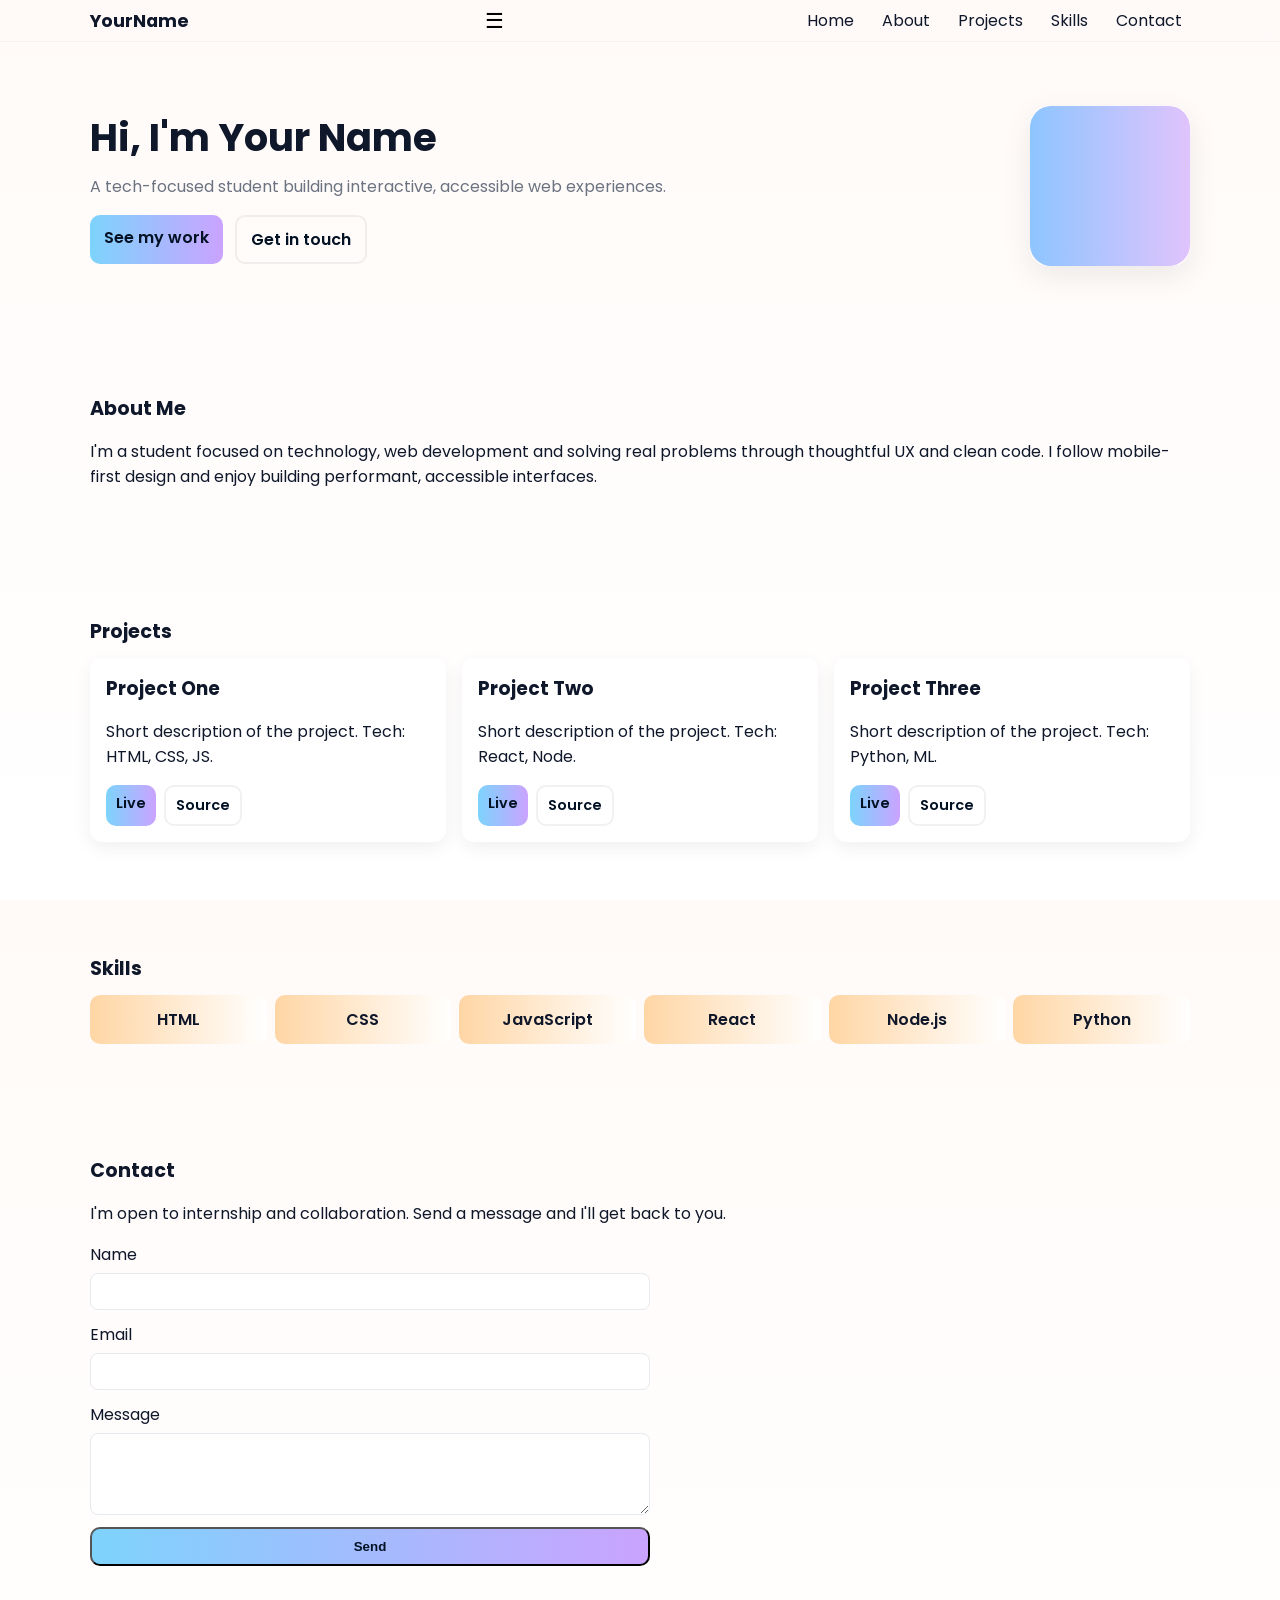
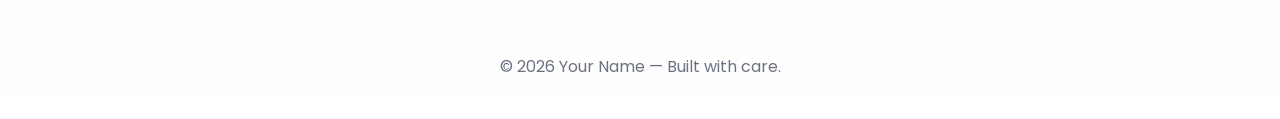
==== Portfolio/index.html @ d74b367e "Add files via upload" ====
<!doctype html>
<html lang="en">
<head>
  <meta charset="utf-8" />
  <meta name="viewport" content="width=device-width, initial-scale=1" />
  <title>Your Name — Tech Portfolio</title>
  <link rel="preconnect" href="https://fonts.googleapis.com">
  <link rel="preconnect" href="https://fonts.gstatic.com" crossorigin>
  <link href="https://fonts.googleapis.com/css2?family=Poppins:wght@300;400;600;700&display=swap" rel="stylesheet">
  <link rel="stylesheet" href="css/styles.css">
</head>
<body>
  <header class="site-header">
    <div class="container header-inner">
      <a class="logo" href="#">YourName</a>
      <button class="nav-toggle" aria-label="Toggle navigation">☰</button>
      <nav class="nav" id="nav">
        <a href="#home">Home</a>
        <a href="#about">About</a>
        <a href="#projects">Projects</a>
        <a href="#skills">Skills</a>
        <a href="#contact">Contact</a>
      </nav>
    </div>
  </header>

  <main>
    <section id="home" class="hero section">
      <div class="container hero-inner">
        <div class="hero-text">
          <h1 class="reveal">Hi, I'm Your Name</h1>
          <p class="sub reveal">A tech-focused student building interactive, accessible web experiences.</p>
          <div class="cta reveal">
            <a class="btn" href="#projects">See my work</a>
            <a class="btn ghost" href="#contact">Get in touch</a>
          </div>
        </div>
        <div class="hero-art reveal">
          <div class="avatar">
            <svg viewBox="0 0 120 120" xmlns="http://www.w3.org/2000/svg" role="img"><defs><linearGradient id="g" x1="0" x2="1"><stop offset="0" stop-color="#8ec5ff"/><stop offset="1" stop-color="#e0c3fc"/></linearGradient></defs><rect width="120" height="120" rx="16" fill="url(#g)"/><img src="https://4kwallpapers.com/images/wallpapers/pecto-porsche-911-7680x5489-20222.jpg" alt=""></svg>
          </div>
        </div>
      </div>
    </section>

    <section id="about" class="section">
      <div class="container">
        <h2 class="section-title reveal">About Me</h2>
        <p class="reveal">I'm a student focused on technology, web development and solving real problems through thoughtful UX and clean code. I follow mobile-first design and enjoy building performant, accessible interfaces.</p>
      </div>
    </section>

    <section id="projects" class="section">
      <div class="container">
        <h2 class="section-title reveal">Projects</h2>
        <div class="projects-grid">
          <article class="card reveal">
            <div class="card-body">
              <h3>Project One</h3>
              <p>Short description of the project. Tech: HTML, CSS, JS.</p>
              <div class="card-actions">
                <a class="btn small" href="#">Live</a>
                <a class="btn small ghost" href="#">Source</a>
              </div>
            </div>
          </article>

          <article class="card reveal">
            <div class="card-body">
              <h3>Project Two</h3>
              <p>Short description of the project. Tech: React, Node.</p>
              <div class="card-actions">
                <a class="btn small" href="#">Live</a>
                <a class="btn small ghost" href="#">Source</a>
              </div>
            </div>
          </article>

          <article class="card reveal">
            <div class="card-body">
              <h3>Project Three</h3>
              <p>Short description of the project. Tech: Python, ML.</p>
              <div class="card-actions">
                <a class="btn small" href="#">Live</a>
                <a class="btn small ghost" href="#">Source</a>
              </div>
            </div>
          </article>
        </div>
      </div>
    </section>

    <section id="skills" class="section">
      <div class="container">
        <h2 class="section-title reveal">Skills</h2>
        <div class="skills-grid reveal">
          <div class="skill">HTML</div>
          <div class="skill">CSS</div>
          <div class="skill">JavaScript</div>
          <div class="skill">React</div>
          <div class="skill">Node.js</div>
          <div class="skill">Python</div>
        </div>
      </div>
    </section>

    <section id="contact" class="section">
      <div class="container">
        <h2 class="section-title reveal">Contact</h2>
        <p class="reveal">I'm open to internship and collaboration. Send a message and I'll get back to you.</p>
        <form class="contact-form reveal" action="mailto:youremail@example.com" method="post" enctype="text/plain">
          <label>
            <span>Name</span>
            <input type="text" name="name" required>
          </label>
          <label>
            <span>Email</span>
            <input type="email" name="email" required>
          </label>
          <label>
            <span>Message</span>
            <textarea name="message" rows="4" required></textarea>
          </label>
          <button class="btn" type="submit">Send</button>
        </form>
      </div>
    </section>
  </main>

  <footer class="site-footer">
    <div class="container">
      <p>© <span id="year"></span> Your Name — Built with care.</p>
    </div>
  </footer>

  <script src="js/main.js" defer></script>
</body>
</html>
---- Portfolio/css/styles.css ----
/* Mobile-first styles */
:root{
  --bg: #fffaf8;
  --card: #ffffff;
  --muted: #6b7280;
  --accent-1: #7dd3fc; /* soft cyan */
  --accent-2: #caa3ff; /* soft lavender */
  --accent-3: #ffd6a5; /* warm peach */
  --text: #0f172a;
  --radius: 12px;
}
*{box-sizing:border-box}
html,body{height:100%}
html{scroll-behavior:smooth}
body{
  margin:0;
  font-family: 'Poppins', system-ui, -apple-system, 'Segoe UI', Roboto, 'Helvetica Neue', Arial;
  color:var(--text);
  background: linear-gradient(180deg,var(--bg),#fff);
  -webkit-font-smoothing:antialiased;
}
.container{max-width:1100px;margin:0 auto;padding:0 16px}
.section{padding:48px 0}
.header-inner{display:flex;align-items:center;justify-content:space-between;padding:12px 0}
.logo{font-weight:700;color:var(--text);text-decoration:none;font-size:1.1rem}
.nav{display:flex;gap:12px}
.nav a{color:var(--text);text-decoration:none;padding:8px;border-radius:8px}
.nav a:hover{background:rgba(0,0,0,0.05)}
.nav-toggle{display:inline-block;background:transparent;border:0;font-size:1.3rem}
/* Hero */
.hero-inner{display:flex;flex-direction:column;gap:24px;align-items:flex-start}
.hero{padding:48px 0 28px}
.hero-text h1{font-size:1.8rem;margin:0 0 8px}
.sub{color:var(--muted);margin:0 0 16px}
.btn{display:inline-block;background:linear-gradient(90deg,var(--accent-1),var(--accent-2));color:#021124;padding:10px 14px;border-radius:10px;text-decoration:none;font-weight:600}
.btn.ghost{background:transparent;border:2px solid rgba(2,17,36,0.06)}
.btn.small{padding:8px 10px;font-size:0.9rem}
.cta{display:flex;gap:12px}
.hero-art .avatar{width:160px;height:160px;border-radius:18px;overflow:hidden;box-shadow:0 10px 30px rgba(0,0,0,0.08)}
/* Projects */
.projects-grid{display:grid;grid-template-columns:1fr;gap:16px}
.card{background:var(--card);border-radius:var(--radius);box-shadow:0 6px 18px rgba(12,20,40,0.06);padding:16px}
.card h3{margin:0 0 8px}
.card-actions{display:flex;gap:8px;margin-top:12px}
/* Skills grid */
.skills-grid{display:grid;grid-template-columns:repeat(3,1fr);gap:8px}
.skill{background:linear-gradient(90deg,var(--accent-3),#fff);padding:12px;border-radius:10px;text-align:center;font-weight:600}
/* Contact form */
.contact-form{display:flex;flex-direction:column;gap:12px;max-width:560px}
.contact-form label{display:flex;flex-direction:column;gap:6px}
.contact-form input,.contact-form textarea{padding:10px;border-radius:8px;border:1px solid #e6e9ef}
.site-footer{padding:24px 0;text-align:center;color:var(--muted)}
/* Reveal animation */
.reveal{opacity:0;transform:translateY(18px);transition:opacity 600ms cubic-bezier(.2,.9,.2,1),transform 600ms cubic-bezier(.2,.9,.2,1)}
.reveal.active{opacity:1;transform:translateY(0)}
/* Responsive desktop styles */
@media(min-width:720px){
  .hero-inner{flex-direction:row;align-items:center;justify-content:space-between}
  .hero-text h1{font-size:2.4rem}
  .projects-grid{grid-template-columns:repeat(2,1fr)}
  .skills-grid{grid-template-columns:repeat(6,1fr)}
}
@media(min-width:1024px){
  .container{padding:0}
  .hero{padding:64px 0}
  .projects-grid{grid-template-columns:repeat(3,1fr)}
}
/* Sticky header */
.site-header{position:sticky;top:0;background:rgba(255,250,248,0.75);backdrop-filter:blur(6px);z-index:50;border-bottom:1px solid rgba(2,17,36,0.04)}
/* Mobile nav collapsed */
@media(max-width:719px){
  .nav{position:fixed;right:16px;top:64px;display:flex;flex-direction:column;background:var(--card);padding:12px;border-radius:12px;box-shadow:0 10px 30px rgba(0,0,0,0.08);transform:translateY(-8px);opacity:0;pointer-events:none;transition:opacity 200ms}
  .nav.open{opacity:1;pointer-events:auto}
  .nav a{padding:10px}
}
/* small tweaks */
.section-title{font-size:1.2rem;margin-bottom:12px}
`
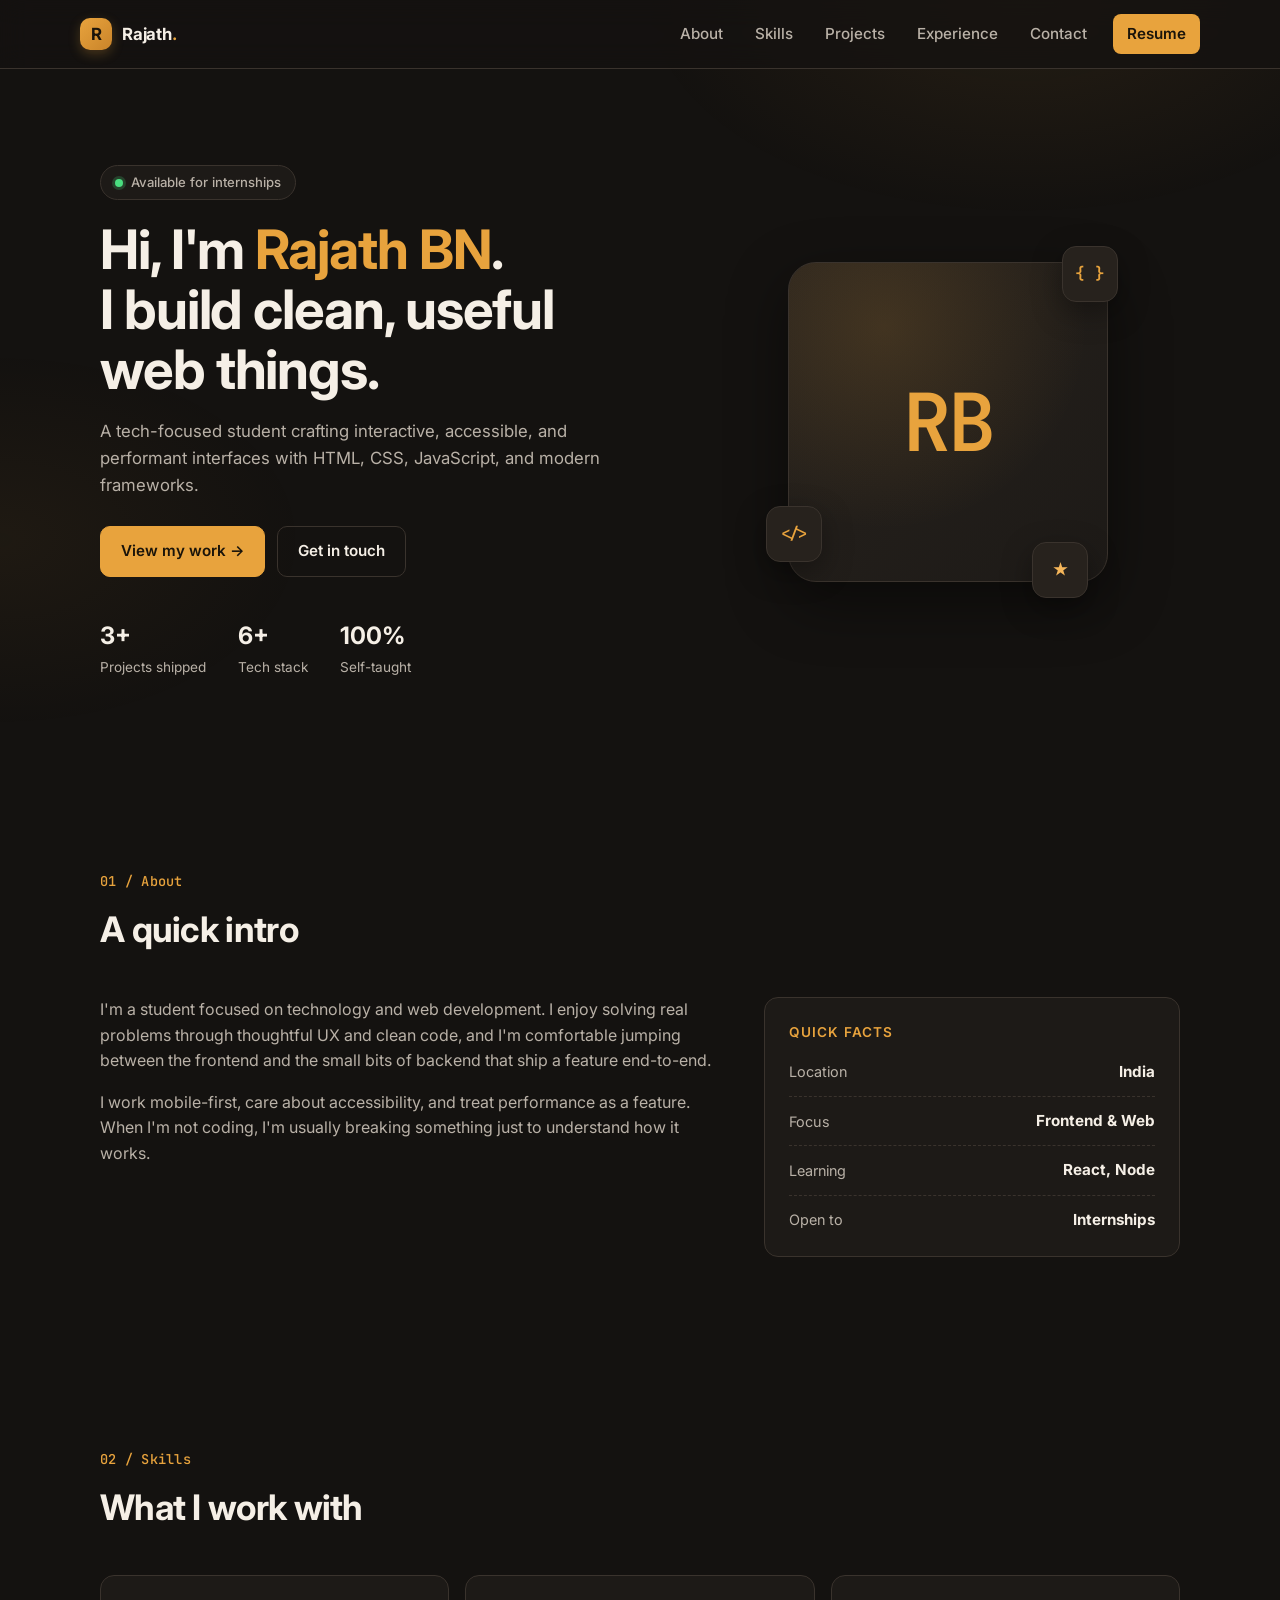
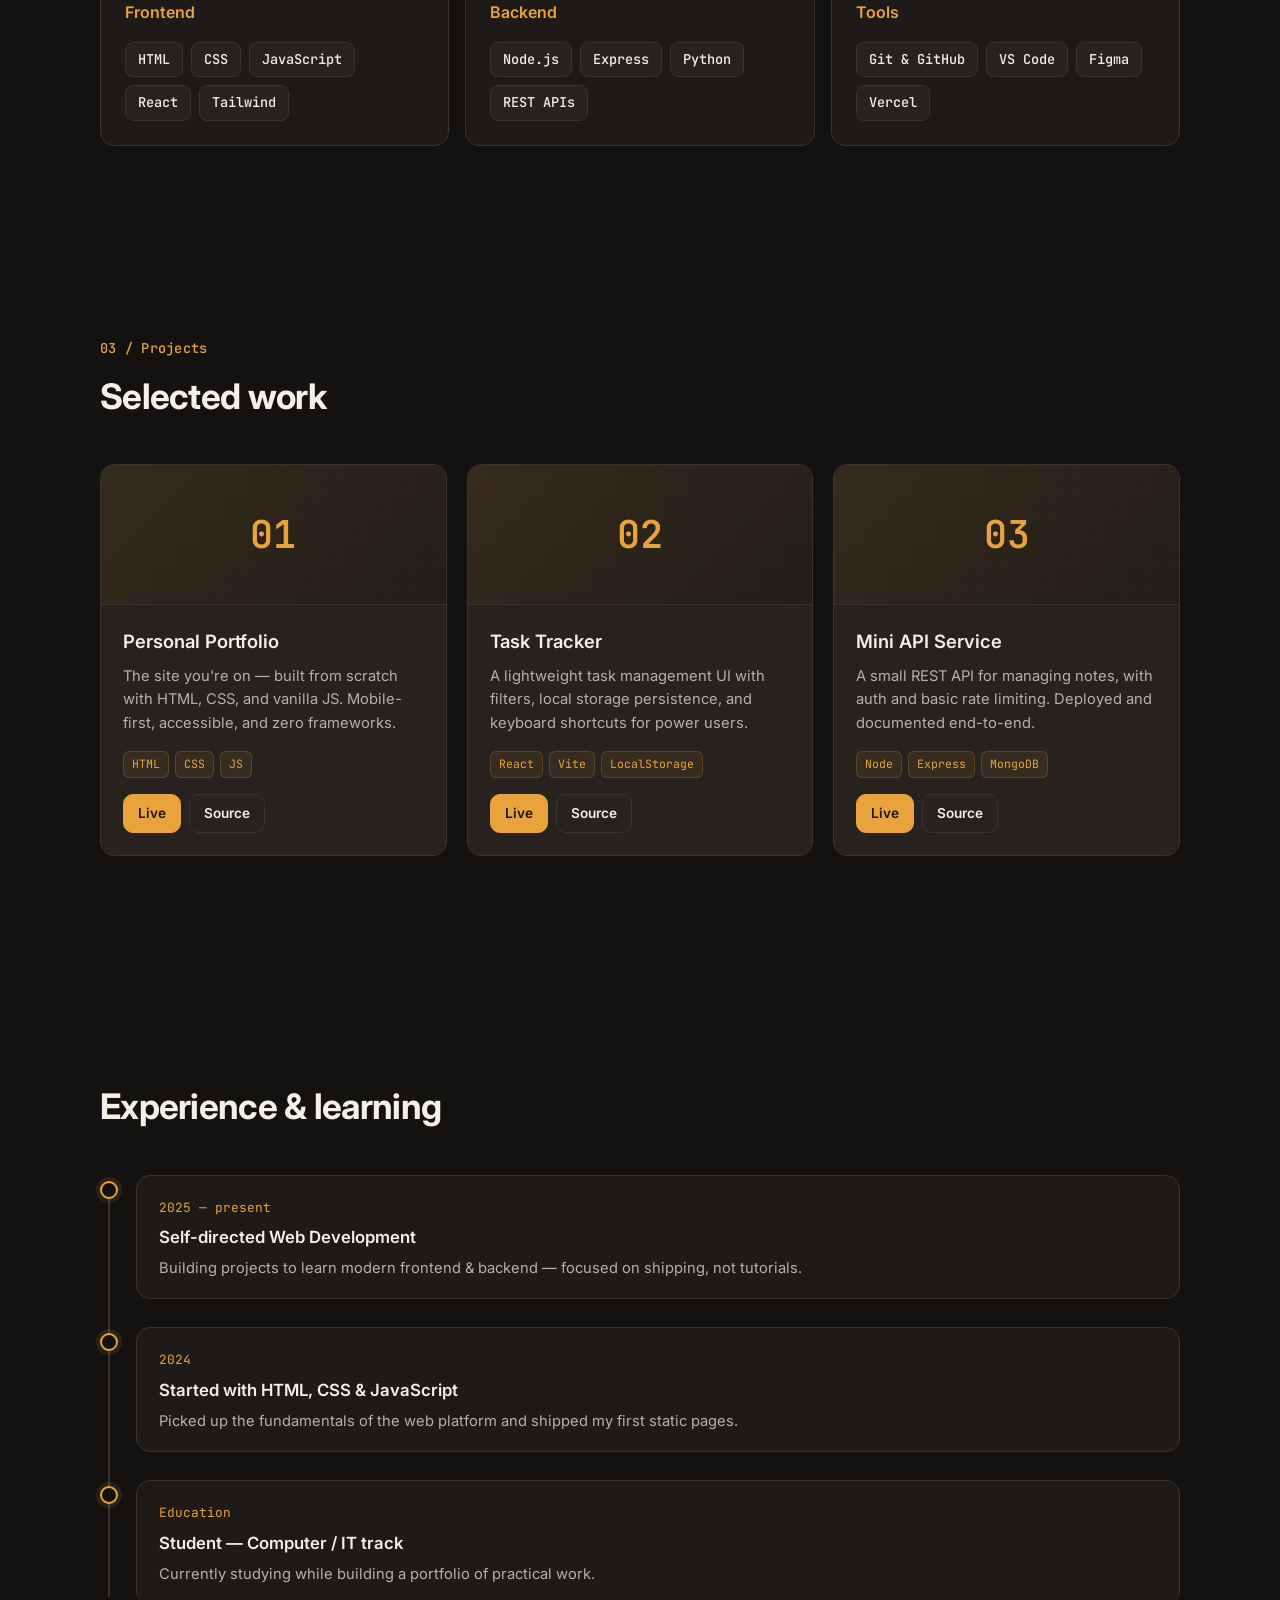
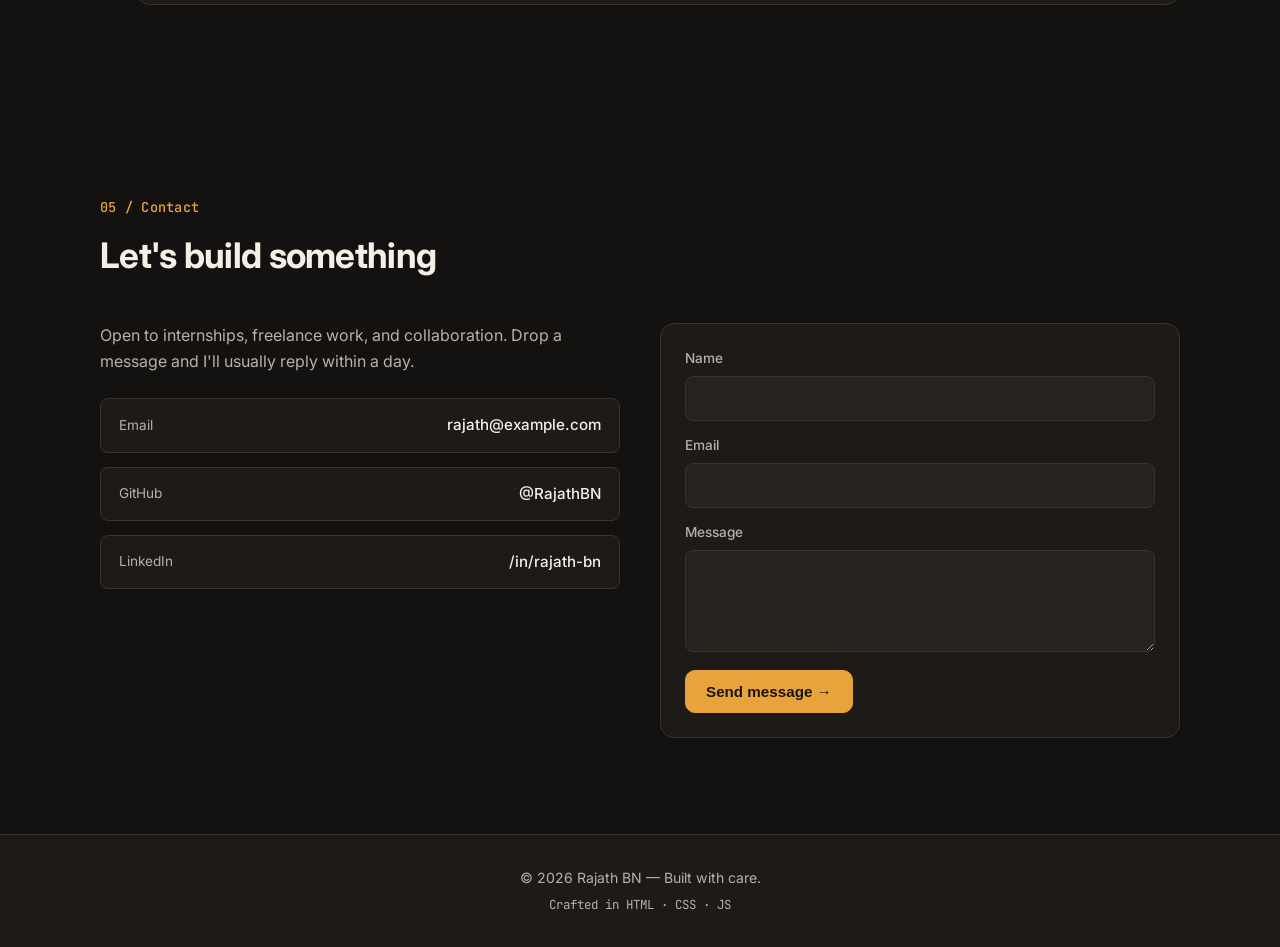
==== commit 4684c80e: "Update portfolio" ====
--- a/Portfolio/index.html
+++ b/Portfolio/index.html
@@ -1,138 +1,284 @@
-<!doctype html>
-<html lang="en">
-<head>
-  <meta charset="utf-8" />
-  <meta name="viewport" content="width=device-width, initial-scale=1" />
-  <title>Your Name — Tech Portfolio</title>
-  <link rel="preconnect" href="https://fonts.googleapis.com">
-  <link rel="preconnect" href="https://fonts.gstatic.com" crossorigin>
-  <link href="https://fonts.googleapis.com/css2?family=Poppins:wght@300;400;600;700&display=swap" rel="stylesheet">
-  <link rel="stylesheet" href="css/styles.css">
-</head>
-<body>
-  <header class="site-header">
-    <div class="container header-inner">
-      <a class="logo" href="#">YourName</a>
-      <button class="nav-toggle" aria-label="Toggle navigation">☰</button>
-      <nav class="nav" id="nav">
-        <a href="#home">Home</a>
-        <a href="#about">About</a>
-        <a href="#projects">Projects</a>
-        <a href="#skills">Skills</a>
-        <a href="#contact">Contact</a>
-      </nav>
-    </div>
-  </header>
-
-  <main>
-    <section id="home" class="hero section">
-      <div class="container hero-inner">
-        <div class="hero-text">
-          <h1 class="reveal">Hi, I'm Your Name</h1>
-          <p class="sub reveal">A tech-focused student building interactive, accessible web experiences.</p>
-          <div class="cta reveal">
-            <a class="btn" href="#projects">See my work</a>
-            <a class="btn ghost" href="#contact">Get in touch</a>
-          </div>
-        </div>
-        <div class="hero-art reveal">
-          <div class="avatar">
-            <svg viewBox="0 0 120 120" xmlns="http://www.w3.org/2000/svg" role="img"><defs><linearGradient id="g" x1="0" x2="1"><stop offset="0" stop-color="#8ec5ff"/><stop offset="1" stop-color="#e0c3fc"/></linearGradient></defs><rect width="120" height="120" rx="16" fill="url(#g)"/><img src="https://4kwallpapers.com/images/wallpapers/pecto-porsche-911-7680x5489-20222.jpg" alt=""></svg>
-          </div>
-        </div>
-      </div>
-    </section>
-
-    <section id="about" class="section">
-      <div class="container">
-        <h2 class="section-title reveal">About Me</h2>
-        <p class="reveal">I'm a student focused on technology, web development and solving real problems through thoughtful UX and clean code. I follow mobile-first design and enjoy building performant, accessible interfaces.</p>
-      </div>
-    </section>
-
-    <section id="projects" class="section">
-      <div class="container">
-        <h2 class="section-title reveal">Projects</h2>
-        <div class="projects-grid">
-          <article class="card reveal">
-            <div class="card-body">
-              <h3>Project One</h3>
-              <p>Short description of the project. Tech: HTML, CSS, JS.</p>
-              <div class="card-actions">
-                <a class="btn small" href="#">Live</a>
-                <a class="btn small ghost" href="#">Source</a>
-              </div>
-            </div>
-          </article>
-
-          <article class="card reveal">
-            <div class="card-body">
-              <h3>Project Two</h3>
-              <p>Short description of the project. Tech: React, Node.</p>
-              <div class="card-actions">
-                <a class="btn small" href="#">Live</a>
-                <a class="btn small ghost" href="#">Source</a>
-              </div>
-            </div>
-          </article>
-
-          <article class="card reveal">
-            <div class="card-body">
-              <h3>Project Three</h3>
-              <p>Short description of the project. Tech: Python, ML.</p>
-              <div class="card-actions">
-                <a class="btn small" href="#">Live</a>
-                <a class="btn small ghost" href="#">Source</a>
-              </div>
-            </div>
-          </article>
-        </div>
-      </div>
-    </section>
-
-    <section id="skills" class="section">
-      <div class="container">
-        <h2 class="section-title reveal">Skills</h2>
-        <div class="skills-grid reveal">
-          <div class="skill">HTML</div>
-          <div class="skill">CSS</div>
-          <div class="skill">JavaScript</div>
-          <div class="skill">React</div>
-          <div class="skill">Node.js</div>
-          <div class="skill">Python</div>
-        </div>
-      </div>
-    </section>
-
-    <section id="contact" class="section">
-      <div class="container">
-        <h2 class="section-title reveal">Contact</h2>
-        <p class="reveal">I'm open to internship and collaboration. Send a message and I'll get back to you.</p>
-        <form class="contact-form reveal" action="mailto:youremail@example.com" method="post" enctype="text/plain">
-          <label>
-            <span>Name</span>
-            <input type="text" name="name" required>
-          </label>
-          <label>
-            <span>Email</span>
-            <input type="email" name="email" required>
-          </label>
-          <label>
-            <span>Message</span>
-            <textarea name="message" rows="4" required></textarea>
-          </label>
-          <button class="btn" type="submit">Send</button>
-        </form>
-      </div>
-    </section>
-  </main>
-
-  <footer class="site-footer">
-    <div class="container">
-      <p>© <span id="year"></span> Your Name — Built with care.</p>
-    </div>
-  </footer>
-
-  <script src="js/main.js" defer></script>
-</body>
-</html>+<!doctype html>
+<html lang="en">
+<head>
+  <meta charset="utf-8" />
+  <meta name="viewport" content="width=device-width, initial-scale=1" />
+  <title>Rajath BN — Developer Portfolio</title>
+  <meta name="description" content="Rajath BN — student developer building clean, fast, and accessible web experiences." />
+  <link rel="preconnect" href="https://fonts.googleapis.com">
+  <link rel="preconnect" href="https://fonts.gstatic.com" crossorigin>
+  <link href="https://fonts.googleapis.com/css2?family=Inter:wght@300;400;500;600;700&family=JetBrains+Mono:wght@400;500&display=swap" rel="stylesheet">
+  <link rel="stylesheet" href="css/styles.css">
+</head>
+<body>
+  <a class="skip-link" href="#home">Skip to content</a>
+
+  <header class="site-header">
+    <div class="container header-inner">
+      <a class="logo" href="#home">
+        <span class="logo-mark">R</span>
+        <span class="logo-text">Rajath<span class="dot">.</span></span>
+      </a>
+      <button class="nav-toggle" aria-label="Toggle navigation" aria-expanded="false">
+        <span></span><span></span><span></span>
+      </button>
+      <nav class="nav" id="nav" aria-label="Primary">
+        <a href="#about">About</a>
+        <a href="#skills">Skills</a>
+        <a href="#projects">Projects</a>
+        <a href="#experience">Experience</a>
+        <a href="#contact">Contact</a>
+        <a class="nav-cta" href="#" download>Resume</a>
+      </nav>
+    </div>
+  </header>
+
+  <main>
+    <!-- HERO -->
+    <section id="home" class="hero section">
+      <div class="container hero-inner">
+        <div class="hero-text">
+          <span class="eyebrow reveal"><span class="status-dot"></span> Available for internships</span>
+          <h1 class="reveal">
+            Hi, I'm <span class="accent">Rajath BN</span>.<br />
+            I build clean, useful web things.
+          </h1>
+          <p class="sub reveal">
+            A tech-focused student crafting interactive, accessible, and performant interfaces with HTML, CSS, JavaScript, and modern frameworks.
+          </p>
+          <div class="cta reveal">
+            <a class="btn" href="#projects">View my work →</a>
+            <a class="btn ghost" href="#contact">Get in touch</a>
+          </div>
+          <ul class="hero-meta reveal">
+            <li><strong>3+</strong><span>Projects shipped</span></li>
+            <li><strong>6+</strong><span>Tech stack</span></li>
+            <li><strong>100%</strong><span>Self-taught</span></li>
+          </ul>
+        </div>
+        <div class="hero-art reveal">
+          <div class="avatar-frame">
+            <div class="avatar">
+              <span class="avatar-initials">RB</span>
+            </div>
+            <div class="floating-badge badge-1">{ }</div>
+            <div class="floating-badge badge-2">&lt;/&gt;</div>
+            <div class="floating-badge badge-3">★</div>
+          </div>
+        </div>
+      </div>
+    </section>
+
+    <!-- ABOUT -->
+    <section id="about" class="section">
+      <div class="container">
+        <p class="section-eyebrow reveal">01 / About</p>
+        <h2 class="section-title reveal">A quick intro</h2>
+        <div class="about-grid">
+          <div class="about-text reveal">
+            <p>
+              I'm a student focused on technology and web development. I enjoy solving real problems through thoughtful UX and clean code,
+              and I'm comfortable jumping between the frontend and the small bits of backend that ship a feature end-to-end.
+            </p>
+            <p>
+              I work mobile-first, care about accessibility, and treat performance as a feature. When I'm not coding, I'm usually
+              breaking something just to understand how it works.
+            </p>
+          </div>
+          <aside class="about-facts reveal">
+            <h3>Quick facts</h3>
+            <ul>
+              <li><span>Location</span><strong>India</strong></li>
+              <li><span>Focus</span><strong>Frontend &amp; Web</strong></li>
+              <li><span>Learning</span><strong>React, Node</strong></li>
+              <li><span>Open to</span><strong>Internships</strong></li>
+            </ul>
+          </aside>
+        </div>
+      </div>
+    </section>
+
+    <!-- SKILLS -->
+    <section id="skills" class="section">
+      <div class="container">
+        <p class="section-eyebrow reveal">02 / Skills</p>
+        <h2 class="section-title reveal">What I work with</h2>
+        <div class="skills-cats">
+          <div class="skill-cat reveal">
+            <h3>Frontend</h3>
+            <div class="chips">
+              <span class="chip">HTML</span>
+              <span class="chip">CSS</span>
+              <span class="chip">JavaScript</span>
+              <span class="chip">React</span>
+              <span class="chip">Tailwind</span>
+            </div>
+          </div>
+          <div class="skill-cat reveal">
+            <h3>Backend</h3>
+            <div class="chips">
+              <span class="chip">Node.js</span>
+              <span class="chip">Express</span>
+              <span class="chip">Python</span>
+              <span class="chip">REST APIs</span>
+            </div>
+          </div>
+          <div class="skill-cat reveal">
+            <h3>Tools</h3>
+            <div class="chips">
+              <span class="chip">Git &amp; GitHub</span>
+              <span class="chip">VS Code</span>
+              <span class="chip">Figma</span>
+              <span class="chip">Vercel</span>
+            </div>
+          </div>
+        </div>
+      </div>
+    </section>
+
+    <!-- PROJECTS -->
+    <section id="projects" class="section">
+      <div class="container">
+        <p class="section-eyebrow reveal">03 / Projects</p>
+        <h2 class="section-title reveal">Selected work</h2>
+        <div class="projects-grid">
+          <article class="card reveal">
+            <div class="card-thumb" aria-hidden="true">
+              <span>01</span>
+            </div>
+            <div class="card-body">
+              <h3>Personal Portfolio</h3>
+              <p>The site you're on — built from scratch with HTML, CSS, and vanilla JS. Mobile-first, accessible, and zero frameworks.</p>
+              <div class="tech-row">
+                <span class="tech">HTML</span>
+                <span class="tech">CSS</span>
+                <span class="tech">JS</span>
+              </div>
+              <div class="card-actions">
+                <a class="btn small" href="#">Live</a>
+                <a class="btn small ghost" href="#">Source</a>
+              </div>
+            </div>
+          </article>
+
+          <article class="card reveal">
+            <div class="card-thumb" aria-hidden="true">
+              <span>02</span>
+            </div>
+            <div class="card-body">
+              <h3>Task Tracker</h3>
+              <p>A lightweight task management UI with filters, local storage persistence, and keyboard shortcuts for power users.</p>
+              <div class="tech-row">
+                <span class="tech">React</span>
+                <span class="tech">Vite</span>
+                <span class="tech">LocalStorage</span>
+              </div>
+              <div class="card-actions">
+                <a class="btn small" href="#">Live</a>
+                <a class="btn small ghost" href="#">Source</a>
+              </div>
+            </div>
+          </article>
+
+          <article class="card reveal">
+            <div class="card-thumb" aria-hidden="true">
+              <span>03</span>
+            </div>
+            <div class="card-body">
+              <h3>Mini API Service</h3>
+              <p>A small REST API for managing notes, with auth and basic rate limiting. Deployed and documented end-to-end.</p>
+              <div class="tech-row">
+                <span class="tech">Node</span>
+                <span class="tech">Express</span>
+                <span class="tech">MongoDB</span>
+              </div>
+              <div class="card-actions">
+                <a class="btn small" href="#">Live</a>
+                <a class="btn small ghost" href="#">Source</a>
+              </div>
+            </div>
+          </article>
+        </div>
+      </div>
+    </section>
+
+    <!-- EXPERIENCE / TIMELINE -->
+    <section id="experience" class="section">
+      <div class="container">
+        <p class="section-eyebrow reveal">04 / Journey</p>
+        <h2 class="section-title reveal">Experience &amp; learning</h2>
+        <ol class="timeline">
+          <li class="timeline-item reveal">
+            <div class="t-dot"></div>
+            <div class="t-content">
+              <span class="t-date">2025 — present</span>
+              <h3>Self-directed Web Development</h3>
+              <p>Building projects to learn modern frontend &amp; backend — focused on shipping, not tutorials.</p>
+            </div>
+          </li>
+          <li class="timeline-item reveal">
+            <div class="t-dot"></div>
+            <div class="t-content">
+              <span class="t-date">2024</span>
+              <h3>Started with HTML, CSS &amp; JavaScript</h3>
+              <p>Picked up the fundamentals of the web platform and shipped my first static pages.</p>
+            </div>
+          </li>
+          <li class="timeline-item reveal">
+            <div class="t-dot"></div>
+            <div class="t-content">
+              <span class="t-date">Education</span>
+              <h3>Student — Computer / IT track</h3>
+              <p>Currently studying while building a portfolio of practical work.</p>
+            </div>
+          </li>
+        </ol>
+      </div>
+    </section>
+
+    <!-- CONTACT -->
+    <section id="contact" class="section">
+      <div class="container">
+        <p class="section-eyebrow reveal">05 / Contact</p>
+        <h2 class="section-title reveal">Let's build something</h2>
+        <div class="contact-grid">
+          <div class="contact-info reveal">
+            <p>
+              Open to internships, freelance work, and collaboration. Drop a message and I'll usually reply within a day.
+            </p>
+            <ul class="contact-links">
+              <li><span>Email</span><a href="mailto:rajath@example.com">rajath@example.com</a></li>
+              <li><span>GitHub</span><a href="https://github.com/RajathBN" target="_blank" rel="noopener">@RajathBN</a></li>
+              <li><span>LinkedIn</span><a href="#" target="_blank" rel="noopener">/in/rajath-bn</a></li>
+            </ul>
+          </div>
+          <form class="contact-form reveal" action="mailto:rajath@example.com" method="post" enctype="text/plain">
+            <label>
+              <span>Name</span>
+              <input type="text" name="name" required>
+            </label>
+            <label>
+              <span>Email</span>
+              <input type="email" name="email" required>
+            </label>
+            <label>
+              <span>Message</span>
+              <textarea name="message" rows="4" required></textarea>
+            </label>
+            <button class="btn" type="submit">Send message →</button>
+          </form>
+        </div>
+      </div>
+    </section>
+  </main>
+
+  <footer class="site-footer">
+    <div class="container footer-inner">
+      <p>© <span id="year"></span> Rajath BN — Built with care.</p>
+      <p class="footer-tag">Crafted in HTML · CSS · JS</p>
+    </div>
+  </footer>
+
+  <script src="js/main.js" defer></script>
+</body>
+</html>
--- a/Portfolio/css/styles.css
+++ b/Portfolio/css/styles.css
@@ -1,78 +1,723 @@
-/* Mobile-first styles */
-:root{
-  --bg: #fffaf8;
-  --card: #ffffff;
-  --muted: #6b7280;
-  --accent-1: #7dd3fc; /* soft cyan */
-  --accent-2: #caa3ff; /* soft lavender */
-  --accent-3: #ffd6a5; /* warm peach */
-  --text: #0f172a;
-  --radius: 12px;
-}
-*{box-sizing:border-box}
-html,body{height:100%}
-html{scroll-behavior:smooth}
-body{
-  margin:0;
-  font-family: 'Poppins', system-ui, -apple-system, 'Segoe UI', Roboto, 'Helvetica Neue', Arial;
-  color:var(--text);
-  background: linear-gradient(180deg,var(--bg),#fff);
-  -webkit-font-smoothing:antialiased;
-}
-.container{max-width:1100px;margin:0 auto;padding:0 16px}
-.section{padding:48px 0}
-.header-inner{display:flex;align-items:center;justify-content:space-between;padding:12px 0}
-.logo{font-weight:700;color:var(--text);text-decoration:none;font-size:1.1rem}
-.nav{display:flex;gap:12px}
-.nav a{color:var(--text);text-decoration:none;padding:8px;border-radius:8px}
-.nav a:hover{background:rgba(0,0,0,0.05)}
-.nav-toggle{display:inline-block;background:transparent;border:0;font-size:1.3rem}
-/* Hero */
-.hero-inner{display:flex;flex-direction:column;gap:24px;align-items:flex-start}
-.hero{padding:48px 0 28px}
-.hero-text h1{font-size:1.8rem;margin:0 0 8px}
-.sub{color:var(--muted);margin:0 0 16px}
-.btn{display:inline-block;background:linear-gradient(90deg,var(--accent-1),var(--accent-2));color:#021124;padding:10px 14px;border-radius:10px;text-decoration:none;font-weight:600}
-.btn.ghost{background:transparent;border:2px solid rgba(2,17,36,0.06)}
-.btn.small{padding:8px 10px;font-size:0.9rem}
-.cta{display:flex;gap:12px}
-.hero-art .avatar{width:160px;height:160px;border-radius:18px;overflow:hidden;box-shadow:0 10px 30px rgba(0,0,0,0.08)}
-/* Projects */
-.projects-grid{display:grid;grid-template-columns:1fr;gap:16px}
-.card{background:var(--card);border-radius:var(--radius);box-shadow:0 6px 18px rgba(12,20,40,0.06);padding:16px}
-.card h3{margin:0 0 8px}
-.card-actions{display:flex;gap:8px;margin-top:12px}
-/* Skills grid */
-.skills-grid{display:grid;grid-template-columns:repeat(3,1fr);gap:8px}
-.skill{background:linear-gradient(90deg,var(--accent-3),#fff);padding:12px;border-radius:10px;text-align:center;font-weight:600}
-/* Contact form */
-.contact-form{display:flex;flex-direction:column;gap:12px;max-width:560px}
-.contact-form label{display:flex;flex-direction:column;gap:6px}
-.contact-form input,.contact-form textarea{padding:10px;border-radius:8px;border:1px solid #e6e9ef}
-.site-footer{padding:24px 0;text-align:center;color:var(--muted)}
-/* Reveal animation */
-.reveal{opacity:0;transform:translateY(18px);transition:opacity 600ms cubic-bezier(.2,.9,.2,1),transform 600ms cubic-bezier(.2,.9,.2,1)}
-.reveal.active{opacity:1;transform:translateY(0)}
-/* Responsive desktop styles */
-@media(min-width:720px){
-  .hero-inner{flex-direction:row;align-items:center;justify-content:space-between}
-  .hero-text h1{font-size:2.4rem}
-  .projects-grid{grid-template-columns:repeat(2,1fr)}
-  .skills-grid{grid-template-columns:repeat(6,1fr)}
-}
-@media(min-width:1024px){
-  .container{padding:0}
-  .hero{padding:64px 0}
-  .projects-grid{grid-template-columns:repeat(3,1fr)}
-}
-/* Sticky header */
-.site-header{position:sticky;top:0;background:rgba(255,250,248,0.75);backdrop-filter:blur(6px);z-index:50;border-bottom:1px solid rgba(2,17,36,0.04)}
-/* Mobile nav collapsed */
-@media(max-width:719px){
-  .nav{position:fixed;right:16px;top:64px;display:flex;flex-direction:column;background:var(--card);padding:12px;border-radius:12px;box-shadow:0 10px 30px rgba(0,0,0,0.08);transform:translateY(-8px);opacity:0;pointer-events:none;transition:opacity 200ms}
-  .nav.open{opacity:1;pointer-events:auto}
-  .nav a{padding:10px}
-}
-/* small tweaks */
-.section-title{font-size:1.2rem;margin-bottom:12px}
-`+/* ============================
+   Rajath BN — Portfolio Styles
+   Warm coffee / dark palette
+   ============================ */
+
+:root {
+  --bg:        #141210;
+  --surface:   #1D1A17;
+  --card:      #27221D;
+  --text:      #F5EFE6;
+  --muted:     #B9B1A7;
+  --accent:    #E8A33D;
+  --accent-2:  #c9842a;
+  --border:    #3A332D;
+
+  --radius-sm: 8px;
+  --radius:    14px;
+  --radius-lg: 20px;
+
+  --shadow-sm: 0 2px 8px rgba(0,0,0,.25);
+  --shadow:    0 10px 30px rgba(0,0,0,.35);
+  --shadow-lg: 0 20px 60px rgba(0,0,0,.45);
+
+  --ease: cubic-bezier(.2,.9,.2,1);
+}
+
+* { box-sizing: border-box; }
+html, body { height: 100%; }
+html { scroll-behavior: smooth; }
+
+body {
+  margin: 0;
+  font-family: 'Inter', system-ui, -apple-system, 'Segoe UI', Roboto, sans-serif;
+  color: var(--text);
+  background: var(--bg);
+  -webkit-font-smoothing: antialiased;
+  line-height: 1.6;
+  overflow-x: hidden;
+}
+
+/* Subtle ambient glow */
+body::before {
+  content: "";
+  position: fixed;
+  inset: 0;
+  background:
+    radial-gradient(ellipse 50% 40% at 80% 0%, rgba(232,163,61,.08), transparent 60%),
+    radial-gradient(ellipse 40% 35% at 0% 60%, rgba(232,163,61,.05), transparent 60%);
+  pointer-events: none;
+  z-index: 0;
+}
+
+main, header, footer { position: relative; z-index: 1; }
+
+a { color: inherit; }
+img { max-width: 100%; display: block; }
+
+.skip-link {
+  position: absolute;
+  left: -9999px;
+  top: 0;
+  background: var(--accent);
+  color: #1a140a;
+  padding: 8px 12px;
+  font-weight: 600;
+  border-radius: 0 0 8px 0;
+  z-index: 999;
+}
+.skip-link:focus { left: 0; }
+
+.container {
+  max-width: 1120px;
+  margin: 0 auto;
+  padding: 0 20px;
+}
+
+.section { padding: 80px 0; }
+
+/* ============================
+   Header / Nav
+   ============================ */
+.site-header {
+  position: sticky;
+  top: 0;
+  background: rgba(20, 18, 16, .75);
+  backdrop-filter: blur(14px);
+  -webkit-backdrop-filter: blur(14px);
+  z-index: 50;
+  border-bottom: 1px solid var(--border);
+}
+.header-inner {
+  display: flex;
+  align-items: center;
+  justify-content: space-between;
+  padding: 14px 0;
+}
+.logo {
+  display: inline-flex;
+  align-items: center;
+  gap: 10px;
+  text-decoration: none;
+  color: var(--text);
+  font-weight: 700;
+  font-size: 1.05rem;
+  letter-spacing: -0.01em;
+}
+.logo-mark {
+  width: 32px;
+  height: 32px;
+  display: grid;
+  place-items: center;
+  background: linear-gradient(135deg, var(--accent), var(--accent-2));
+  color: #1a140a;
+  border-radius: 10px;
+  font-weight: 700;
+  box-shadow: 0 4px 12px rgba(232,163,61,.25);
+}
+.logo-text { color: var(--text); }
+.logo .dot { color: var(--accent); }
+
+.nav {
+  display: flex;
+  align-items: center;
+  gap: 4px;
+}
+.nav a {
+  color: var(--muted);
+  text-decoration: none;
+  padding: 8px 14px;
+  border-radius: 8px;
+  font-size: 0.95rem;
+  font-weight: 500;
+  transition: color .2s var(--ease), background .2s var(--ease);
+}
+.nav a:hover, .nav a.active-link { color: var(--text); background: var(--surface); }
+.nav .nav-cta {
+  margin-left: 8px;
+  background: var(--accent);
+  color: #1a140a;
+  font-weight: 600;
+}
+.nav .nav-cta:hover {
+  background: var(--accent-2);
+  color: #1a140a;
+}
+
+.nav-toggle {
+  display: none;
+  background: transparent;
+  border: 1px solid var(--border);
+  border-radius: 8px;
+  width: 40px;
+  height: 40px;
+  padding: 0;
+  cursor: pointer;
+  flex-direction: column;
+  gap: 4px;
+  align-items: center;
+  justify-content: center;
+}
+.nav-toggle span {
+  display: block;
+  width: 18px;
+  height: 2px;
+  background: var(--text);
+  border-radius: 2px;
+}
+
+/* ============================
+   Buttons
+   ============================ */
+.btn {
+  display: inline-flex;
+  align-items: center;
+  gap: 6px;
+  background: var(--accent);
+  color: #1a140a;
+  padding: 12px 20px;
+  border-radius: 10px;
+  text-decoration: none;
+  font-weight: 600;
+  font-size: 0.95rem;
+  border: 1px solid var(--accent);
+  cursor: pointer;
+  transition: transform .2s var(--ease), background .2s var(--ease), box-shadow .2s var(--ease);
+}
+.btn:hover {
+  background: var(--accent-2);
+  transform: translateY(-2px);
+  box-shadow: 0 8px 20px rgba(232,163,61,.25);
+}
+.btn.ghost {
+  background: transparent;
+  color: var(--text);
+  border: 1px solid var(--border);
+}
+.btn.ghost:hover {
+  background: var(--surface);
+  border-color: var(--accent);
+  box-shadow: none;
+}
+.btn.small { padding: 8px 14px; font-size: 0.85rem; }
+
+/* ============================
+   Hero
+   ============================ */
+.hero { padding: 60px 0 80px; }
+.hero-inner {
+  display: grid;
+  grid-template-columns: 1fr;
+  gap: 40px;
+  align-items: center;
+}
+.eyebrow {
+  display: inline-flex;
+  align-items: center;
+  gap: 8px;
+  background: var(--surface);
+  border: 1px solid var(--border);
+  color: var(--muted);
+  padding: 6px 14px;
+  border-radius: 999px;
+  font-size: 0.82rem;
+  margin-bottom: 20px;
+  font-weight: 500;
+}
+.status-dot {
+  width: 8px;
+  height: 8px;
+  background: #4ade80;
+  border-radius: 50%;
+  box-shadow: 0 0 0 3px rgba(74,222,128,.2);
+  animation: pulse 2s infinite;
+}
+@keyframes pulse {
+  0%, 100% { box-shadow: 0 0 0 3px rgba(74,222,128,.2); }
+  50%      { box-shadow: 0 0 0 6px rgba(74,222,128,.05); }
+}
+
+.hero-text h1 {
+  font-size: clamp(2rem, 5vw, 3.4rem);
+  line-height: 1.1;
+  letter-spacing: -0.02em;
+  margin: 0 0 18px;
+  font-weight: 700;
+}
+.accent { color: var(--accent); }
+.sub {
+  color: var(--muted);
+  font-size: 1.05rem;
+  max-width: 540px;
+  margin: 0 0 28px;
+}
+.cta { display: flex; gap: 12px; flex-wrap: wrap; }
+
+.hero-meta {
+  display: flex;
+  gap: 32px;
+  margin: 40px 0 0;
+  padding: 0;
+  list-style: none;
+}
+.hero-meta li { display: flex; flex-direction: column; gap: 2px; }
+.hero-meta strong {
+  font-size: 1.5rem;
+  color: var(--text);
+  font-weight: 700;
+}
+.hero-meta span { color: var(--muted); font-size: 0.85rem; }
+
+/* Hero avatar */
+.hero-art { display: grid; place-items: center; }
+.avatar-frame {
+  position: relative;
+  width: 280px;
+  height: 280px;
+}
+.avatar {
+  width: 100%;
+  height: 100%;
+  border-radius: 28px;
+  background: linear-gradient(135deg, var(--card), var(--surface));
+  border: 1px solid var(--border);
+  display: grid;
+  place-items: center;
+  box-shadow: var(--shadow-lg);
+  overflow: hidden;
+  position: relative;
+}
+.avatar::before {
+  content: "";
+  position: absolute;
+  inset: 0;
+  background:
+    radial-gradient(circle at 30% 20%, rgba(232,163,61,.15), transparent 60%);
+}
+.avatar-initials {
+  font-family: 'JetBrains Mono', monospace;
+  font-size: 5rem;
+  font-weight: 600;
+  color: var(--accent);
+  position: relative;
+  letter-spacing: -0.04em;
+}
+.floating-badge {
+  position: absolute;
+  background: var(--card);
+  border: 1px solid var(--border);
+  width: 56px;
+  height: 56px;
+  display: grid;
+  place-items: center;
+  border-radius: 14px;
+  font-family: 'JetBrains Mono', monospace;
+  color: var(--accent);
+  font-weight: 600;
+  box-shadow: var(--shadow);
+  animation: float 6s ease-in-out infinite;
+}
+.badge-1 { top: -16px; right: -10px; animation-delay: 0s; }
+.badge-2 { bottom: 20px; left: -22px; animation-delay: 1.5s; }
+.badge-3 { bottom: -16px; right: 20px; animation-delay: 3s; color: #f5b65a; }
+@keyframes float {
+  0%, 100% { transform: translateY(0); }
+  50%      { transform: translateY(-10px); }
+}
+
+/* ============================
+   Section headings
+   ============================ */
+.section-eyebrow {
+  font-family: 'JetBrains Mono', monospace;
+  color: var(--accent);
+  font-size: 0.85rem;
+  font-weight: 500;
+  margin: 0 0 8px;
+  letter-spacing: 0.02em;
+}
+.section-title {
+  font-size: clamp(1.6rem, 3vw, 2.2rem);
+  margin: 0 0 40px;
+  font-weight: 700;
+  letter-spacing: -0.02em;
+}
+
+/* ============================
+   About
+   ============================ */
+.about-grid {
+  display: grid;
+  grid-template-columns: 1fr;
+  gap: 24px;
+}
+.about-text p {
+  color: var(--muted);
+  margin: 0 0 16px;
+  font-size: 1rem;
+}
+.about-text p:last-child { margin-bottom: 0; }
+.about-facts {
+  background: var(--surface);
+  border: 1px solid var(--border);
+  border-radius: var(--radius);
+  padding: 24px;
+}
+.about-facts h3 {
+  margin: 0 0 16px;
+  font-size: 0.85rem;
+  text-transform: uppercase;
+  letter-spacing: 0.08em;
+  color: var(--accent);
+  font-weight: 600;
+}
+.about-facts ul {
+  list-style: none;
+  margin: 0;
+  padding: 0;
+  display: grid;
+  gap: 12px;
+}
+.about-facts li {
+  display: flex;
+  justify-content: space-between;
+  align-items: center;
+  padding-bottom: 12px;
+  border-bottom: 1px dashed var(--border);
+}
+.about-facts li:last-child { border-bottom: 0; padding-bottom: 0; }
+.about-facts li span { color: var(--muted); font-size: 0.9rem; }
+.about-facts li strong { color: var(--text); font-size: 0.95rem; }
+
+/* ============================
+   Skills
+   ============================ */
+.skills-cats {
+  display: grid;
+  grid-template-columns: 1fr;
+  gap: 16px;
+}
+.skill-cat {
+  background: var(--surface);
+  border: 1px solid var(--border);
+  border-radius: var(--radius);
+  padding: 24px;
+  transition: border-color .25s var(--ease), transform .25s var(--ease);
+}
+.skill-cat:hover {
+  border-color: var(--accent);
+  transform: translateY(-2px);
+}
+.skill-cat h3 {
+  margin: 0 0 16px;
+  font-size: 1rem;
+  color: var(--accent);
+  font-weight: 600;
+}
+.chips { display: flex; flex-wrap: wrap; gap: 8px; }
+.chip {
+  background: var(--card);
+  color: var(--text);
+  border: 1px solid var(--border);
+  padding: 6px 12px;
+  border-radius: 8px;
+  font-size: 0.85rem;
+  font-weight: 500;
+  font-family: 'JetBrains Mono', monospace;
+}
+
+/* ============================
+   Projects
+   ============================ */
+.projects-grid {
+  display: grid;
+  grid-template-columns: 1fr;
+  gap: 20px;
+}
+.card {
+  background: var(--card);
+  border: 1px solid var(--border);
+  border-radius: var(--radius);
+  overflow: hidden;
+  transition: transform .25s var(--ease), border-color .25s var(--ease), box-shadow .25s var(--ease);
+  display: flex;
+  flex-direction: column;
+}
+.card:hover {
+  transform: translateY(-4px);
+  border-color: var(--accent);
+  box-shadow: var(--shadow);
+}
+.card-thumb {
+  height: 140px;
+  background:
+    linear-gradient(135deg, rgba(232,163,61,.12), rgba(232,163,61,.02)),
+    var(--surface);
+  border-bottom: 1px solid var(--border);
+  display: grid;
+  place-items: center;
+  position: relative;
+}
+.card-thumb::after {
+  content: "";
+  position: absolute;
+  inset: 0;
+  background-image:
+    linear-gradient(var(--border) 1px, transparent 1px),
+    linear-gradient(90deg, var(--border) 1px, transparent 1px);
+  background-size: 24px 24px;
+  opacity: .25;
+}
+.card-thumb span {
+  font-family: 'JetBrains Mono', monospace;
+  font-size: 2.4rem;
+  font-weight: 600;
+  color: var(--accent);
+  position: relative;
+  z-index: 1;
+}
+.card-body { padding: 22px; flex: 1; display: flex; flex-direction: column; }
+.card h3 { margin: 0 0 8px; font-size: 1.15rem; font-weight: 600; }
+.card p { color: var(--muted); margin: 0 0 16px; font-size: 0.92rem; flex: 1; }
+.tech-row {
+  display: flex;
+  flex-wrap: wrap;
+  gap: 6px;
+  margin-bottom: 16px;
+}
+.tech {
+  font-family: 'JetBrains Mono', monospace;
+  font-size: 0.72rem;
+  color: var(--accent);
+  background: rgba(232,163,61,.08);
+  border: 1px solid rgba(232,163,61,.2);
+  padding: 3px 8px;
+  border-radius: 6px;
+}
+.card-actions { display: flex; gap: 8px; }
+
+/* ============================
+   Timeline
+   ============================ */
+.timeline {
+  list-style: none;
+  padding: 0;
+  margin: 0;
+  position: relative;
+}
+.timeline::before {
+  content: "";
+  position: absolute;
+  left: 8px;
+  top: 8px;
+  bottom: 8px;
+  width: 2px;
+  background: var(--border);
+}
+.timeline-item {
+  position: relative;
+  padding-left: 36px;
+  padding-bottom: 28px;
+}
+.timeline-item:last-child { padding-bottom: 0; }
+.t-dot {
+  position: absolute;
+  left: 0;
+  top: 6px;
+  width: 18px;
+  height: 18px;
+  border-radius: 50%;
+  background: var(--bg);
+  border: 2px solid var(--accent);
+  box-shadow: 0 0 0 4px rgba(232,163,61,.1);
+}
+.t-content {
+  background: var(--surface);
+  border: 1px solid var(--border);
+  border-radius: var(--radius);
+  padding: 18px 22px;
+}
+.t-date {
+  display: inline-block;
+  font-family: 'JetBrains Mono', monospace;
+  color: var(--accent);
+  font-size: 0.8rem;
+  margin-bottom: 6px;
+}
+.t-content h3 { margin: 0 0 6px; font-size: 1.05rem; font-weight: 600; }
+.t-content p { color: var(--muted); margin: 0; font-size: 0.92rem; }
+
+/* ============================
+   Contact
+   ============================ */
+.contact-grid {
+  display: grid;
+  grid-template-columns: 1fr;
+  gap: 24px;
+}
+.contact-info p {
+  color: var(--muted);
+  margin: 0 0 24px;
+  font-size: 1rem;
+}
+.contact-links {
+  list-style: none;
+  padding: 0;
+  margin: 0;
+  display: grid;
+  gap: 14px;
+}
+.contact-links li {
+  display: flex;
+  justify-content: space-between;
+  align-items: center;
+  padding: 14px 18px;
+  background: var(--surface);
+  border: 1px solid var(--border);
+  border-radius: var(--radius-sm);
+  transition: border-color .2s var(--ease);
+}
+.contact-links li:hover { border-color: var(--accent); }
+.contact-links span { color: var(--muted); font-size: 0.85rem; }
+.contact-links a {
+  color: var(--text);
+  text-decoration: none;
+  font-weight: 500;
+  font-size: 0.95rem;
+}
+.contact-links a:hover { color: var(--accent); }
+
+.contact-form {
+  display: flex;
+  flex-direction: column;
+  gap: 14px;
+  background: var(--surface);
+  border: 1px solid var(--border);
+  border-radius: var(--radius);
+  padding: 24px;
+}
+.contact-form label {
+  display: flex;
+  flex-direction: column;
+  gap: 6px;
+  font-size: 0.85rem;
+  color: var(--muted);
+  font-weight: 500;
+}
+.contact-form input,
+.contact-form textarea {
+  padding: 12px 14px;
+  border-radius: var(--radius-sm);
+  border: 1px solid var(--border);
+  background: var(--card);
+  color: var(--text);
+  font-family: inherit;
+  font-size: 0.95rem;
+  transition: border-color .2s var(--ease), box-shadow .2s var(--ease);
+}
+.contact-form input:focus,
+.contact-form textarea:focus {
+  outline: none;
+  border-color: var(--accent);
+  box-shadow: 0 0 0 3px rgba(232,163,61,.15);
+}
+.contact-form button { align-self: flex-start; margin-top: 4px; }
+
+/* ============================
+   Footer
+   ============================ */
+.site-footer {
+  padding: 32px 0;
+  border-top: 1px solid var(--border);
+  color: var(--muted);
+  font-size: 0.88rem;
+  background: var(--surface);
+}
+.footer-inner {
+  display: flex;
+  flex-direction: column;
+  gap: 6px;
+  align-items: center;
+  text-align: center;
+}
+.footer-tag {
+  font-family: 'JetBrains Mono', monospace;
+  font-size: 0.78rem;
+  color: var(--muted);
+  margin: 0;
+}
+.footer-inner p { margin: 0; }
+
+/* ============================
+   Reveal animations
+   ============================ */
+.reveal {
+  opacity: 0;
+  transform: translateY(20px);
+  transition: opacity .7s var(--ease), transform .7s var(--ease);
+}
+.reveal.active {
+  opacity: 1;
+  transform: translateY(0);
+}
+@media (prefers-reduced-motion: reduce) {
+  .reveal { opacity: 1; transform: none; transition: none; }
+  .floating-badge, .status-dot { animation: none; }
+}
+
+/* ============================
+   Responsive — Tablet
+   ============================ */
+@media (min-width: 720px) {
+  .section { padding: 96px 0; }
+  .hero-inner {
+    grid-template-columns: 1.2fr 1fr;
+    gap: 60px;
+  }
+  .about-grid { grid-template-columns: 1.5fr 1fr; gap: 40px; }
+  .skills-cats { grid-template-columns: repeat(3, 1fr); }
+  .projects-grid { grid-template-columns: repeat(2, 1fr); }
+  .contact-grid { grid-template-columns: 1fr 1fr; gap: 40px; }
+}
+
+/* ============================
+   Responsive — Desktop
+   ============================ */
+@media (min-width: 1024px) {
+  .projects-grid { grid-template-columns: repeat(3, 1fr); }
+  .avatar-frame { width: 320px; height: 320px; }
+}
+
+/* ============================
+   Responsive — Mobile nav
+   ============================ */
+@media (max-width: 719px) {
+  .nav-toggle { display: flex; }
+  .nav {
+    position: fixed;
+    top: 64px;
+    right: 16px;
+    left: 16px;
+    flex-direction: column;
+    align-items: stretch;
+    background: var(--surface);
+    border: 1px solid var(--border);
+    padding: 12px;
+    border-radius: var(--radius);
+    box-shadow: var(--shadow-lg);
+    transform: translateY(-12px);
+    opacity: 0;
+    pointer-events: none;
+    transition: opacity .2s var(--ease), transform .2s var(--ease);
+  }
+  .nav.open {
+    opacity: 1;
+    transform: translateY(0);
+    pointer-events: auto;
+  }
+  .nav a { padding: 12px 14px; text-align: left; }
+  .nav .nav-cta { margin-left: 0; text-align: center; }
+  .hero-meta { flex-wrap: wrap; gap: 24px; }
+  .avatar-frame { width: 220px; height: 220px; }
+  .avatar-initials { font-size: 4rem; }
+}
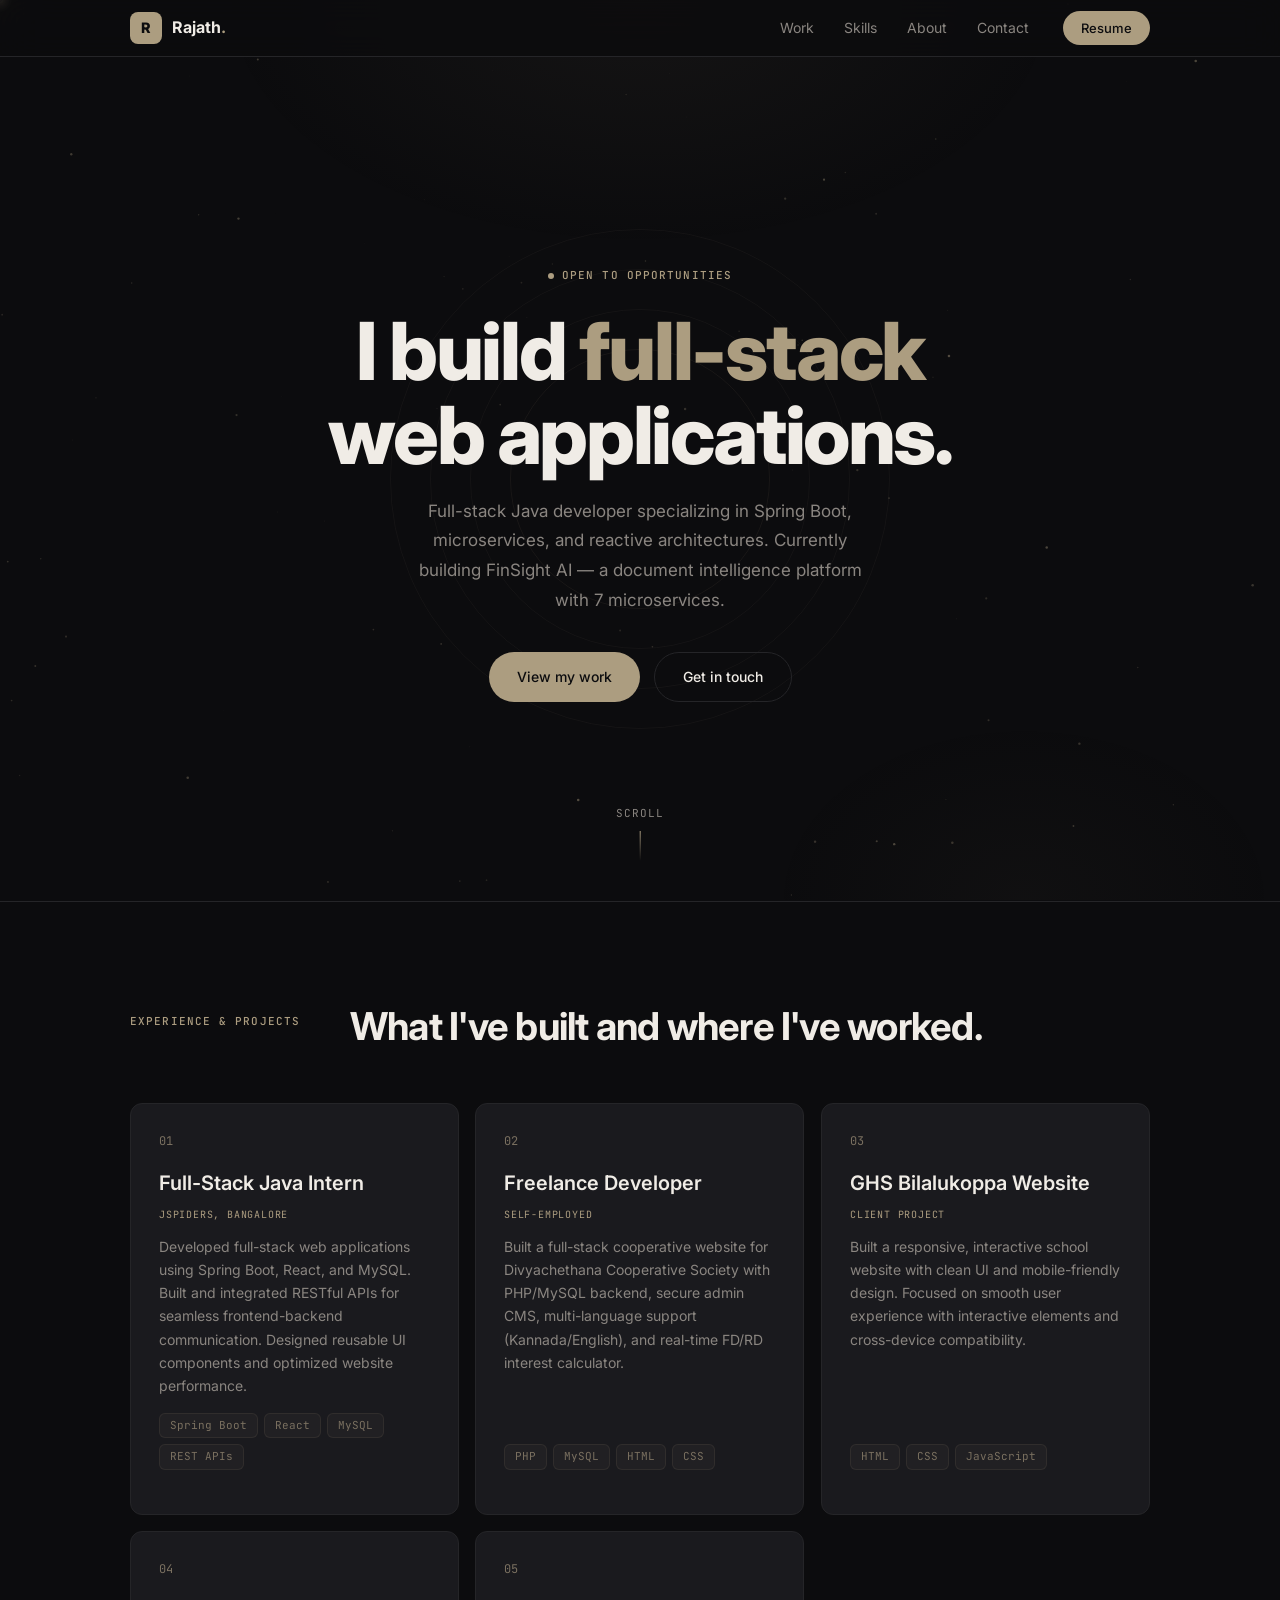
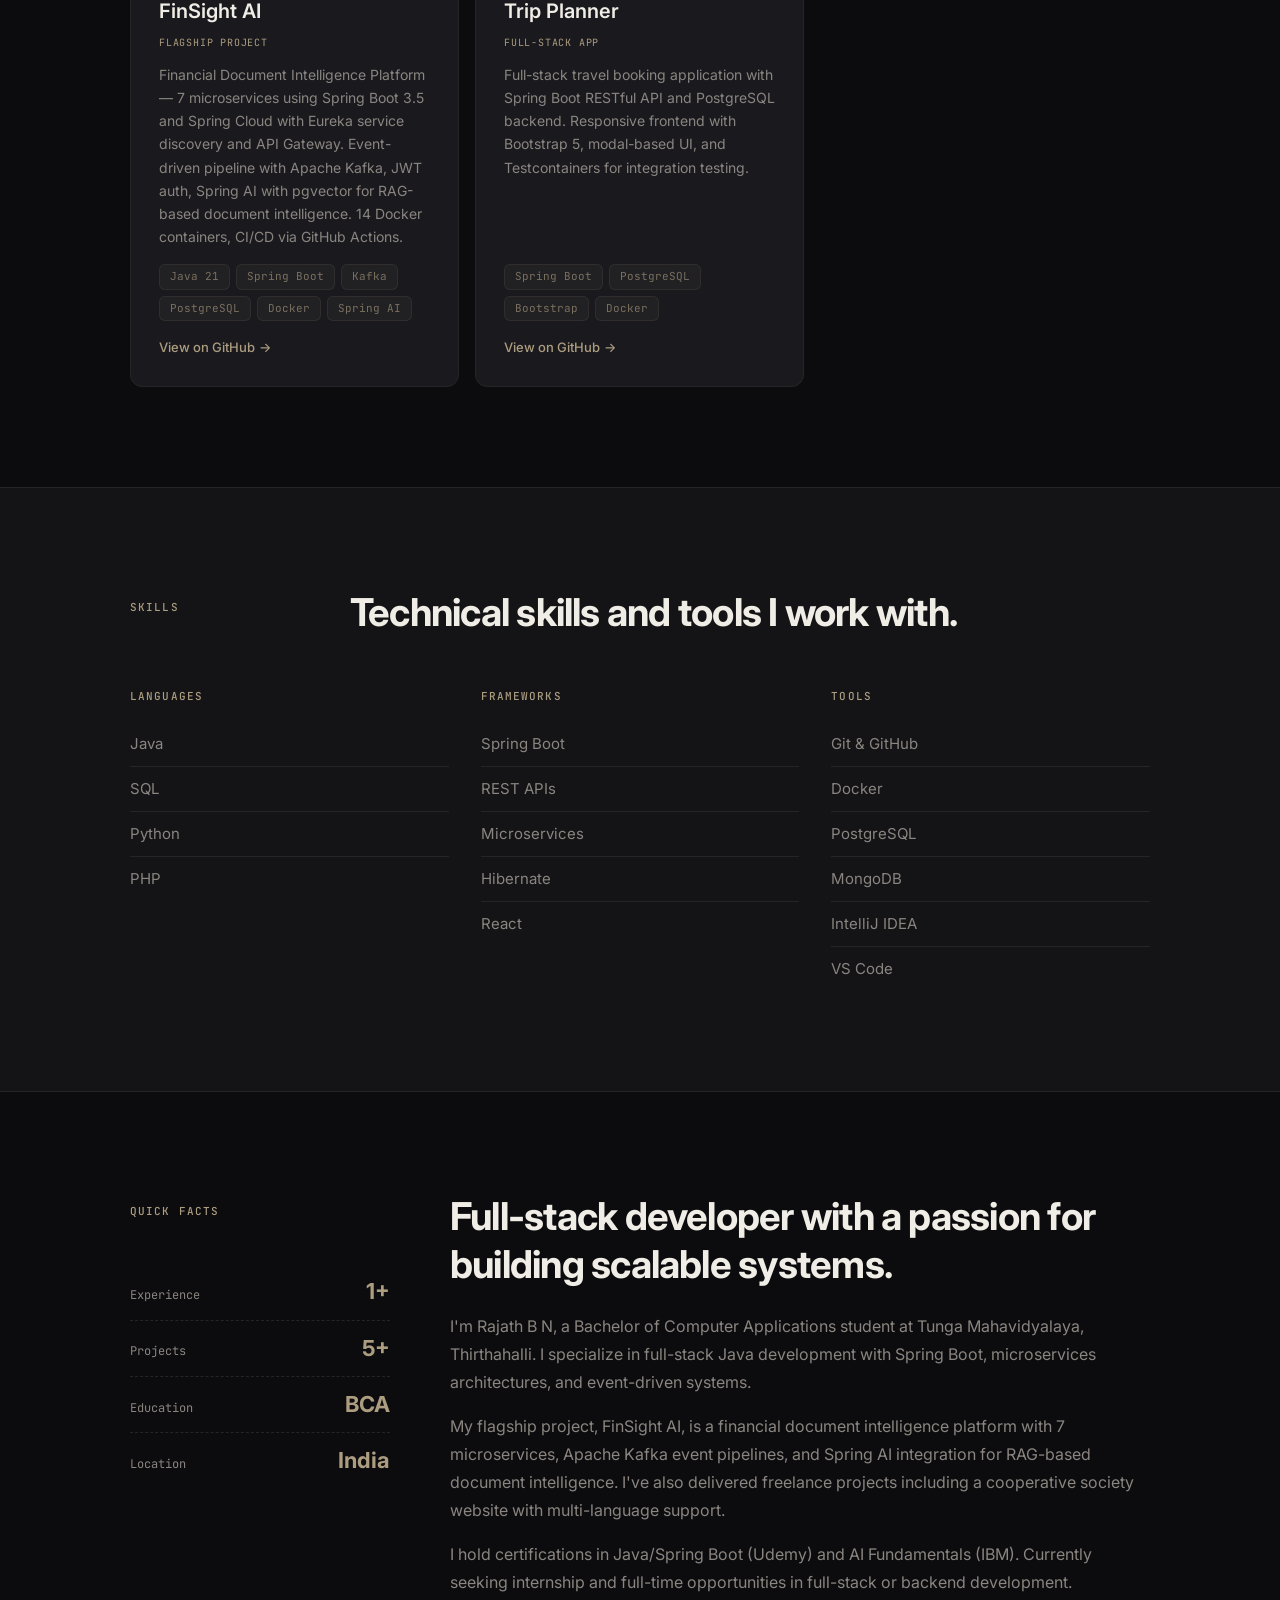
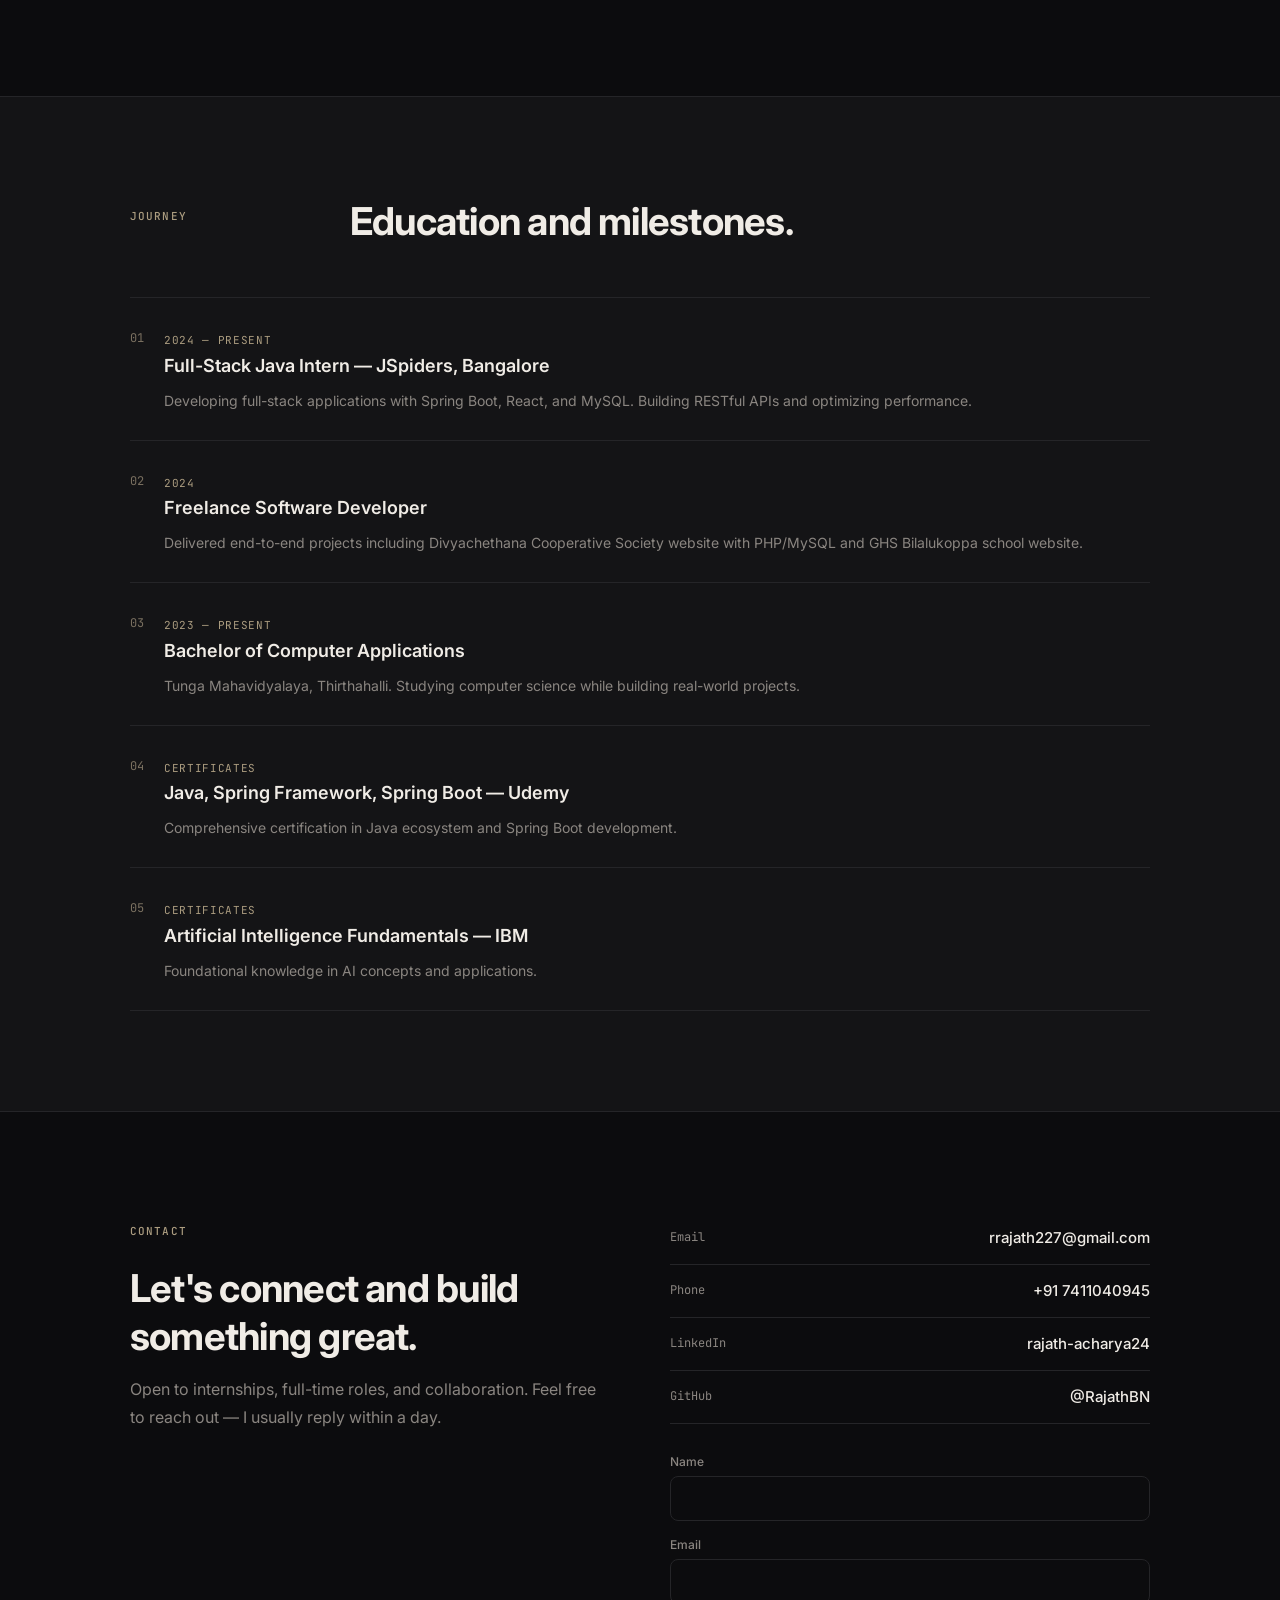
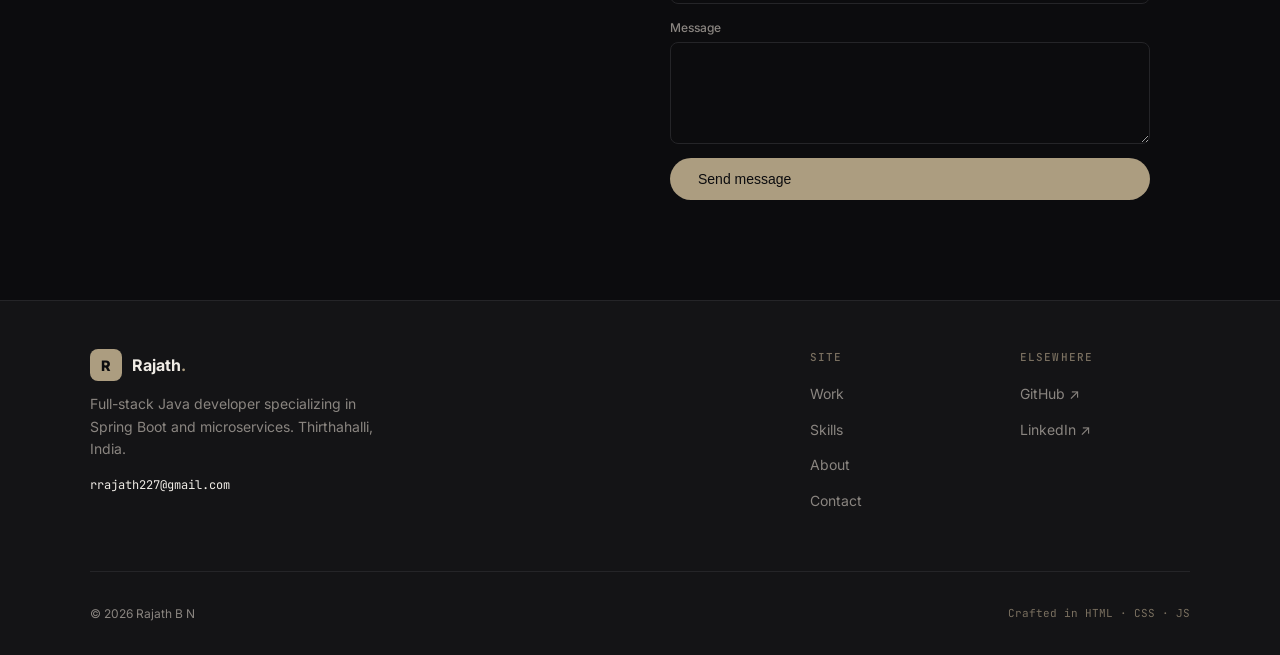
==== commit 574d0ac4: "modified content" ====
--- a/Portfolio/index.html
+++ b/Portfolio/index.html
@@ -3,278 +3,299 @@
 <head>
   <meta charset="utf-8" />
   <meta name="viewport" content="width=device-width, initial-scale=1" />
-  <title>Rajath BN — Developer Portfolio</title>
-  <meta name="description" content="Rajath BN — student developer building clean, fast, and accessible web experiences." />
+  <title>Rajath B N — Full-Stack Developer</title>
+  <meta name="description" content="Rajath B N — Full-stack developer specializing in Spring Boot, React, and microservices. Building clean, scalable web applications." />
   <link rel="preconnect" href="https://fonts.googleapis.com">
   <link rel="preconnect" href="https://fonts.gstatic.com" crossorigin>
-  <link href="https://fonts.googleapis.com/css2?family=Inter:wght@300;400;500;600;700&family=JetBrains+Mono:wght@400;500&display=swap" rel="stylesheet">
+  <link href="https://fonts.googleapis.com/css2?family=Inter:wght@300;400;500;600;700;800&family=JetBrains+Mono:wght@400;500&display=swap" rel="stylesheet">
   <link rel="stylesheet" href="css/styles.css">
 </head>
 <body>
-  <a class="skip-link" href="#home">Skip to content</a>
-
+  <canvas id="starfield"></canvas>
+  <canvas id="lightParticles"></canvas>
+  <div class="shimmer-line"></div>
+
+  <!-- HEADER -->
   <header class="site-header">
-    <div class="container header-inner">
+    <nav class="nav-inner">
       <a class="logo" href="#home">
         <span class="logo-mark">R</span>
         <span class="logo-text">Rajath<span class="dot">.</span></span>
       </a>
-      <button class="nav-toggle" aria-label="Toggle navigation" aria-expanded="false">
-        <span></span><span></span><span></span>
+      <div class="nav-links">
+        <a href="#work">Work</a>
+        <a href="#skills">Skills</a>
+        <a href="#about">About</a>
+        <a href="#contact">Contact</a>
+      </div>
+      <a class="nav-cta" href="RajathsRE.pdf" download>Resume</a>
+      <button class="nav-toggle" aria-label="Toggle menu" aria-expanded="false">
+        <span></span><span></span>
       </button>
-      <nav class="nav" id="nav" aria-label="Primary">
-        <a href="#about">About</a>
-        <a href="#skills">Skills</a>
-        <a href="#projects">Projects</a>
-        <a href="#experience">Experience</a>
-        <a href="#contact">Contact</a>
-        <a class="nav-cta" href="#" download>Resume</a>
-      </nav>
+    </nav>
+    <div class="mobile-menu" id="mobileMenu">
+      <a href="#work">Work</a>
+      <a href="#skills">Skills</a>
+      <a href="#about">About</a>
+      <a href="#contact">Contact</a>
+      <a class="nav-cta" href="RajathsRE.pdf" download>Resume</a>
     </div>
   </header>
 
   <main>
     <!-- HERO -->
-    <section id="home" class="hero section">
-      <div class="container hero-inner">
-        <div class="hero-text">
-          <span class="eyebrow reveal"><span class="status-dot"></span> Available for internships</span>
-          <h1 class="reveal">
-            Hi, I'm <span class="accent">Rajath BN</span>.<br />
-            I build clean, useful web things.
-          </h1>
-          <p class="sub reveal">
-            A tech-focused student crafting interactive, accessible, and performant interfaces with HTML, CSS, JavaScript, and modern frameworks.
-          </p>
-          <div class="cta reveal">
-            <a class="btn" href="#projects">View my work →</a>
-            <a class="btn ghost" href="#contact">Get in touch</a>
-          </div>
-          <ul class="hero-meta reveal">
-            <li><strong>3+</strong><span>Projects shipped</span></li>
-            <li><strong>6+</strong><span>Tech stack</span></li>
-            <li><strong>100%</strong><span>Self-taught</span></li>
-          </ul>
-        </div>
-        <div class="hero-art reveal">
-          <div class="avatar-frame">
-            <div class="avatar">
-              <span class="avatar-initials">RB</span>
-            </div>
-            <div class="floating-badge badge-1">{ }</div>
-            <div class="floating-badge badge-2">&lt;/&gt;</div>
-            <div class="floating-badge badge-3">★</div>
+    <section id="home" class="hero">
+      <div class="hero-rings">
+        <div class="ring"></div>
+        <div class="ring"></div>
+        <div class="ring"></div>
+        <div class="ring"></div>
+      </div>
+      <div class="hero-content">
+        <p class="eyebrow"><span class="dot-glow"></span> Open to opportunities</p>
+        <h1 class="hero-title">I build <span class="accent">full-stack</span> web applications.</h1>
+        <p class="hero-sub">Full-stack Java developer specializing in Spring Boot, microservices, and reactive architectures. Currently building FinSight AI — a document intelligence platform with 7 microservices.</p>
+        <div class="hero-cta">
+          <a class="btn btn-primary" href="https://github.com/Rajathacharya24" target="_blank" rel="noopener">View my work</a>
+          <a class="btn btn-ghost" href="#contact">Get in touch</a>
+        </div>
+      </div>
+      <div class="scroll-hint">
+        <span>Scroll</span>
+        <div class="scroll-line"></div>
+      </div>
+    </section>
+
+    <!-- WORK -->
+    <section id="work" class="section section-border">
+      <div class="frame">
+        <div class="section-header">
+          <p class="eyebrow">Experience & Projects</p>
+          <h2 class="section-title">What I've built and where I've worked.</h2>
+        </div>
+        <div class="projects-grid">
+          <!-- Experience -->
+          <article class="project-card">
+            <span class="card-number">01</span>
+            <h3 class="card-title">Full-Stack Java Intern</h3>
+            <span class="card-status">JSpiders, Bangalore</span>
+            <p class="card-desc">Developed full-stack web applications using Spring Boot, React, and MySQL. Built and integrated RESTful APIs for seamless frontend-backend communication. Designed reusable UI components and optimized website performance.</p>
+            <div class="card-tags">
+              <span>Spring Boot</span><span>React</span><span>MySQL</span><span>REST APIs</span>
+            </div>
+          </article>
+
+          <article class="project-card">
+            <span class="card-number">02</span>
+            <h3 class="card-title">Freelance Developer</h3>
+            <span class="card-status">Self-Employed</span>
+            <p class="card-desc">Built a full-stack cooperative website for Divyachethana Cooperative Society with PHP/MySQL backend, secure admin CMS, multi-language support (Kannada/English), and real-time FD/RD interest calculator.</p>
+            <div class="card-tags">
+              <span>PHP</span><span>MySQL</span><span>HTML</span><span>CSS</span>
+            </div>
+          </article>
+
+          <article class="project-card">
+            <span class="card-number">03</span>
+            <h3 class="card-title">GHS Bilalukoppa Website</h3>
+            <span class="card-status">Client Project</span>
+            <p class="card-desc">Built a responsive, interactive school website with clean UI and mobile-friendly design. Focused on smooth user experience with interactive elements and cross-device compatibility.</p>
+            <div class="card-tags">
+              <span>HTML</span><span>CSS</span><span>JavaScript</span>
+            </div>
+          </article>
+
+          <!-- Projects -->
+          <article class="project-card featured">
+            <span class="card-number">04</span>
+            <h3 class="card-title">FinSight AI</h3>
+            <span class="card-status">Flagship Project</span>
+            <p class="card-desc">Financial Document Intelligence Platform — 7 microservices using Spring Boot 3.5 and Spring Cloud with Eureka service discovery and API Gateway. Event-driven pipeline with Apache Kafka, JWT auth, Spring AI with pgvector for RAG-based document intelligence. 14 Docker containers, CI/CD via GitHub Actions.</p>
+            <div class="card-tags">
+              <span>Java 21</span><span>Spring Boot</span><span>Kafka</span><span>PostgreSQL</span><span>Docker</span><span>Spring AI</span>
+            </div>
+            <a class="card-link" href="https://github.com/RajathBN" target="_blank" rel="noopener">View on GitHub</a>
+          </article>
+
+          <article class="project-card">
+            <span class="card-number">05</span>
+            <h3 class="card-title">Trip Planner</h3>
+            <span class="card-status">Full-Stack App</span>
+            <p class="card-desc">Full-stack travel booking application with Spring Boot RESTful API and PostgreSQL backend. Responsive frontend with Bootstrap 5, modal-based UI, and Testcontainers for integration testing.</p>
+            <div class="card-tags">
+              <span>Spring Boot</span><span>PostgreSQL</span><span>Bootstrap</span><span>Docker</span>
+            </div>
+            <a class="card-link" href="https://github.com/RajathBN" target="_blank" rel="noopener">View on GitHub</a>
+          </article>
+        </div>
+      </div>
+    </section>
+
+    <!-- SKILLS -->
+    <section id="skills" class="section section-border bg-subtle">
+      <div class="frame">
+        <div class="section-header">
+          <p class="eyebrow">Skills</p>
+          <h2 class="section-title">Technical skills and tools I work with.</h2>
+        </div>
+        <div class="skills-grid">
+          <div class="skill-col">
+            <h4>Languages</h4>
+            <ul class="skill-list">
+              <li>Java</li><li>SQL</li><li>Python</li><li>PHP</li>
+            </ul>
+          </div>
+          <div class="skill-col">
+            <h4>Frameworks</h4>
+            <ul class="skill-list">
+              <li>Spring Boot</li><li>REST APIs</li><li>Microservices</li><li>Hibernate</li><li>React</li>
+            </ul>
+          </div>
+          <div class="skill-col">
+            <h4>Tools</h4>
+            <ul class="skill-list">
+              <li>Git &amp; GitHub</li><li>Docker</li><li>PostgreSQL</li><li>MongoDB</li><li>IntelliJ IDEA</li><li>VS Code</li>
+            </ul>
           </div>
         </div>
       </div>
     </section>
 
     <!-- ABOUT -->
-    <section id="about" class="section">
-      <div class="container">
-        <p class="section-eyebrow reveal">01 / About</p>
-        <h2 class="section-title reveal">A quick intro</h2>
-        <div class="about-grid">
-          <div class="about-text reveal">
-            <p>
-              I'm a student focused on technology and web development. I enjoy solving real problems through thoughtful UX and clean code,
-              and I'm comfortable jumping between the frontend and the small bits of backend that ship a feature end-to-end.
-            </p>
-            <p>
-              I work mobile-first, care about accessibility, and treat performance as a feature. When I'm not coding, I'm usually
-              breaking something just to understand how it works.
-            </p>
-          </div>
-          <aside class="about-facts reveal">
-            <h3>Quick facts</h3>
-            <ul>
-              <li><span>Location</span><strong>India</strong></li>
-              <li><span>Focus</span><strong>Frontend &amp; Web</strong></li>
-              <li><span>Learning</span><strong>React, Node</strong></li>
-              <li><span>Open to</span><strong>Internships</strong></li>
+    <section id="about" class="section section-border">
+      <div class="frame">
+        <div class="about-layout">
+          <aside class="about-stats">
+            <p class="eyebrow">Quick facts</p>
+            <dl>
+              <div class="stat-row"><dt>Experience</dt><dd>1+</dd></div>
+              <div class="stat-row"><dt>Projects</dt><dd>5+</dd></div>
+              <div class="stat-row"><dt>Education</dt><dd>BCA</dd></div>
+              <div class="stat-row"><dt>Location</dt><dd>India</dd></div>
+            </dl>
+          </aside>
+          <div class="about-text">
+            <h2 class="section-title">Full-stack developer with a passion for building scalable systems.</h2>
+            <div class="about-body">
+              <p>I'm Rajath B N, a Bachelor of Computer Applications student at Tunga Mahavidyalaya, Thirthahalli. I specialize in full-stack Java development with Spring Boot, microservices architectures, and event-driven systems.</p>
+              <p>My flagship project, FinSight AI, is a financial document intelligence platform with 7 microservices, Apache Kafka event pipelines, and Spring AI integration for RAG-based document intelligence. I've also delivered freelance projects including a cooperative society website with multi-language support.</p>
+              <p>I hold certifications in Java/Spring Boot (Udemy) and AI Fundamentals (IBM). Currently seeking internship and full-time opportunities in full-stack or backend development.</p>
+            </div>
+          </div>
+        </div>
+      </div>
+    </section>
+
+    <!-- JOURNEY -->
+    <section class="section section-border bg-subtle">
+      <div class="frame">
+        <div class="section-header">
+          <p class="eyebrow">Journey</p>
+          <h2 class="section-title">Education and milestones.</h2>
+        </div>
+        <ol class="timeline-list">
+          <li class="timeline-item">
+            <span class="timeline-num">01</span>
+            <div>
+              <span class="timeline-date">2024 — Present</span>
+              <h3>Full-Stack Java Intern — JSpiders, Bangalore</h3>
+              <p>Developing full-stack applications with Spring Boot, React, and MySQL. Building RESTful APIs and optimizing performance.</p>
+            </div>
+          </li>
+          <li class="timeline-item">
+            <span class="timeline-num">02</span>
+            <div>
+              <span class="timeline-date">2024</span>
+              <h3>Freelance Software Developer</h3>
+              <p>Delivered end-to-end projects including Divyachethana Cooperative Society website with PHP/MySQL and GHS Bilalukoppa school website.</p>
+            </div>
+          </li>
+          <li class="timeline-item">
+            <span class="timeline-num">03</span>
+            <div>
+              <span class="timeline-date">2023 — Present</span>
+              <h3>Bachelor of Computer Applications</h3>
+              <p>Tunga Mahavidyalaya, Thirthahalli. Studying computer science while building real-world projects.</p>
+            </div>
+          </li>
+          <li class="timeline-item">
+            <span class="timeline-num">04</span>
+            <div>
+              <span class="timeline-date">Certificates</span>
+              <h3>Java, Spring Framework, Spring Boot — Udemy</h3>
+              <p>Comprehensive certification in Java ecosystem and Spring Boot development.</p>
+            </div>
+          </li>
+          <li class="timeline-item">
+            <span class="timeline-num">05</span>
+            <div>
+              <span class="timeline-date">Certificates</span>
+              <h3>Artificial Intelligence Fundamentals — IBM</h3>
+              <p>Foundational knowledge in AI concepts and applications.</p>
+            </div>
+          </li>
+        </ol>
+      </div>
+    </section>
+
+    <!-- CONTACT -->
+    <section id="contact" class="section section-border">
+      <div class="frame">
+        <div class="contact-layout">
+          <div>
+            <p class="eyebrow">Contact</p>
+            <h2 class="section-title">Let's connect and build something great.</h2>
+            <p class="contact-note">Open to internships, full-time roles, and collaboration. Feel free to reach out — I usually reply within a day.</p>
+          </div>
+          <div>
+            <ul class="contact-links">
+              <li><span class="contact-label">Email</span><a href="mailto:rrajath227@gmail.com">rrajath227@gmail.com</a></li>
+              <li><span class="contact-label">Phone</span><a href="tel:+917411040945">+91 7411040945</a></li>
+              <li><span class="contact-label">LinkedIn</span><a href="https://www.linkedin.com/in/rajath-acharya24/" target="_blank" rel="noopener">rajath-acharya24</a></li>
+              <li><span class="contact-label">GitHub</span><a href="https://github.com/RajathBN" target="_blank" rel="noopener">@RajathBN</a></li>
             </ul>
-          </aside>
-        </div>
-      </div>
-    </section>
-
-    <!-- SKILLS -->
-    <section id="skills" class="section">
-      <div class="container">
-        <p class="section-eyebrow reveal">02 / Skills</p>
-        <h2 class="section-title reveal">What I work with</h2>
-        <div class="skills-cats">
-          <div class="skill-cat reveal">
-            <h3>Frontend</h3>
-            <div class="chips">
-              <span class="chip">HTML</span>
-              <span class="chip">CSS</span>
-              <span class="chip">JavaScript</span>
-              <span class="chip">React</span>
-              <span class="chip">Tailwind</span>
-            </div>
-          </div>
-          <div class="skill-cat reveal">
-            <h3>Backend</h3>
-            <div class="chips">
-              <span class="chip">Node.js</span>
-              <span class="chip">Express</span>
-              <span class="chip">Python</span>
-              <span class="chip">REST APIs</span>
-            </div>
-          </div>
-          <div class="skill-cat reveal">
-            <h3>Tools</h3>
-            <div class="chips">
-              <span class="chip">Git &amp; GitHub</span>
-              <span class="chip">VS Code</span>
-              <span class="chip">Figma</span>
-              <span class="chip">Vercel</span>
-            </div>
-          </div>
-        </div>
-      </div>
-    </section>
-
-    <!-- PROJECTS -->
-    <section id="projects" class="section">
-      <div class="container">
-        <p class="section-eyebrow reveal">03 / Projects</p>
-        <h2 class="section-title reveal">Selected work</h2>
-        <div class="projects-grid">
-          <article class="card reveal">
-            <div class="card-thumb" aria-hidden="true">
-              <span>01</span>
-            </div>
-            <div class="card-body">
-              <h3>Personal Portfolio</h3>
-              <p>The site you're on — built from scratch with HTML, CSS, and vanilla JS. Mobile-first, accessible, and zero frameworks.</p>
-              <div class="tech-row">
-                <span class="tech">HTML</span>
-                <span class="tech">CSS</span>
-                <span class="tech">JS</span>
-              </div>
-              <div class="card-actions">
-                <a class="btn small" href="#">Live</a>
-                <a class="btn small ghost" href="#">Source</a>
-              </div>
-            </div>
-          </article>
-
-          <article class="card reveal">
-            <div class="card-thumb" aria-hidden="true">
-              <span>02</span>
-            </div>
-            <div class="card-body">
-              <h3>Task Tracker</h3>
-              <p>A lightweight task management UI with filters, local storage persistence, and keyboard shortcuts for power users.</p>
-              <div class="tech-row">
-                <span class="tech">React</span>
-                <span class="tech">Vite</span>
-                <span class="tech">LocalStorage</span>
-              </div>
-              <div class="card-actions">
-                <a class="btn small" href="#">Live</a>
-                <a class="btn small ghost" href="#">Source</a>
-              </div>
-            </div>
-          </article>
-
-          <article class="card reveal">
-            <div class="card-thumb" aria-hidden="true">
-              <span>03</span>
-            </div>
-            <div class="card-body">
-              <h3>Mini API Service</h3>
-              <p>A small REST API for managing notes, with auth and basic rate limiting. Deployed and documented end-to-end.</p>
-              <div class="tech-row">
-                <span class="tech">Node</span>
-                <span class="tech">Express</span>
-                <span class="tech">MongoDB</span>
-              </div>
-              <div class="card-actions">
-                <a class="btn small" href="#">Live</a>
-                <a class="btn small ghost" href="#">Source</a>
-              </div>
-            </div>
-          </article>
-        </div>
-      </div>
-    </section>
-
-    <!-- EXPERIENCE / TIMELINE -->
-    <section id="experience" class="section">
-      <div class="container">
-        <p class="section-eyebrow reveal">04 / Journey</p>
-        <h2 class="section-title reveal">Experience &amp; learning</h2>
-        <ol class="timeline">
-          <li class="timeline-item reveal">
-            <div class="t-dot"></div>
-            <div class="t-content">
-              <span class="t-date">2025 — present</span>
-              <h3>Self-directed Web Development</h3>
-              <p>Building projects to learn modern frontend &amp; backend — focused on shipping, not tutorials.</p>
-            </div>
-          </li>
-          <li class="timeline-item reveal">
-            <div class="t-dot"></div>
-            <div class="t-content">
-              <span class="t-date">2024</span>
-              <h3>Started with HTML, CSS &amp; JavaScript</h3>
-              <p>Picked up the fundamentals of the web platform and shipped my first static pages.</p>
-            </div>
-          </li>
-          <li class="timeline-item reveal">
-            <div class="t-dot"></div>
-            <div class="t-content">
-              <span class="t-date">Education</span>
-              <h3>Student — Computer / IT track</h3>
-              <p>Currently studying while building a portfolio of practical work.</p>
-            </div>
-          </li>
-        </ol>
-      </div>
-    </section>
-
-    <!-- CONTACT -->
-    <section id="contact" class="section">
-      <div class="container">
-        <p class="section-eyebrow reveal">05 / Contact</p>
-        <h2 class="section-title reveal">Let's build something</h2>
-        <div class="contact-grid">
-          <div class="contact-info reveal">
-            <p>
-              Open to internships, freelance work, and collaboration. Drop a message and I'll usually reply within a day.
-            </p>
-            <ul class="contact-links">
-              <li><span>Email</span><a href="mailto:rajath@example.com">rajath@example.com</a></li>
-              <li><span>GitHub</span><a href="https://github.com/RajathBN" target="_blank" rel="noopener">@RajathBN</a></li>
-              <li><span>LinkedIn</span><a href="#" target="_blank" rel="noopener">/in/rajath-bn</a></li>
-            </ul>
-          </div>
-          <form class="contact-form reveal" action="mailto:rajath@example.com" method="post" enctype="text/plain">
-            <label>
-              <span>Name</span>
-              <input type="text" name="name" required>
-            </label>
-            <label>
-              <span>Email</span>
-              <input type="email" name="email" required>
-            </label>
-            <label>
-              <span>Message</span>
-              <textarea name="message" rows="4" required></textarea>
-            </label>
-            <button class="btn" type="submit">Send message →</button>
-          </form>
+            <form class="contact-form" action="mailto:rrajath227@gmail.com" method="post" enctype="text/plain">
+              <label><span>Name</span><input type="text" name="name" required></label>
+              <label><span>Email</span><input type="email" name="email" required></label>
+              <label><span>Message</span><textarea name="message" rows="4" required></textarea></label>
+              <button class="btn btn-primary" type="submit">Send message</button>
+            </form>
+          </div>
         </div>
       </div>
     </section>
   </main>
 
+  <!-- FOOTER -->
   <footer class="site-footer">
-    <div class="container footer-inner">
-      <p>© <span id="year"></span> Rajath BN — Built with care.</p>
+    <div class="frame footer-grid">
+      <div>
+        <a class="logo" href="#home">
+          <span class="logo-mark">R</span>
+          <span class="logo-text">Rajath<span class="dot">.</span></span>
+        </a>
+        <p class="footer-desc">Full-stack Java developer specializing in Spring Boot and microservices. Thirthahalli, India.</p>
+        <a href="mailto:rrajath227@gmail.com" class="footer-email">rrajath227@gmail.com</a>
+      </div>
+      <div class="footer-col">
+        <h5>Site</h5>
+        <ul>
+          <li><a href="#work">Work</a></li>
+          <li><a href="#skills">Skills</a></li>
+          <li><a href="#about">About</a></li>
+          <li><a href="#contact">Contact</a></li>
+        </ul>
+      </div>
+      <div class="footer-col">
+        <h5>Elsewhere</h5>
+        <ul>
+          <li><a href="https://github.com/RajathBN" target="_blank" rel="noopener">GitHub ↗</a></li>
+          <li><a href="https://www.linkedin.com/in/rajath-acharya24/" target="_blank" rel="noopener">LinkedIn ↗</a></li>
+        </ul>
+      </div>
+    </div>
+    <div class="frame footer-bottom">
+      <p>© <span id="year"></span> Rajath B N</p>
       <p class="footer-tag">Crafted in HTML · CSS · JS</p>
     </div>
   </footer>
--- a/Portfolio/css/styles.css
+++ b/Portfolio/css/styles.css
@@ -1,36 +1,27 @@
 /* ============================
-   Rajath BN — Portfolio Styles
-   Warm coffee / dark palette
+   Rajath BN — Modern Portfolio
+   Dark + #ac9d80 accent
    ============================ */
 
 :root {
-  --bg:        #141210;
-  --surface:   #1D1A17;
-  --card:      #27221D;
-  --text:      #F5EFE6;
-  --muted:     #B9B1A7;
-  --accent:    #E8A33D;
-  --accent-2:  #c9842a;
-  --border:    #3A332D;
-
-  --radius-sm: 8px;
-  --radius:    14px;
-  --radius-lg: 20px;
-
-  --shadow-sm: 0 2px 8px rgba(0,0,0,.25);
-  --shadow:    0 10px 30px rgba(0,0,0,.35);
-  --shadow-lg: 0 20px 60px rgba(0,0,0,.45);
-
-  --ease: cubic-bezier(.2,.9,.2,1);
-}
-
-* { box-sizing: border-box; }
-html, body { height: 100%; }
+  --bg:         #0c0c0e;
+  --surface:    #141416;
+  --card:       #1a1a1e;
+  --text:       #f0ece6;
+  --muted:      #8a8580;
+  --accent:     #ac9d80;
+  --accent-dim: #7a7060;
+  --border:     #252528;
+  --radius:     12px;
+  --ease:       cubic-bezier(.4,0,.2,1);
+}
+
+*, *::before, *::after { box-sizing: border-box; }
 html { scroll-behavior: smooth; }
 
 body {
   margin: 0;
-  font-family: 'Inter', system-ui, -apple-system, 'Segoe UI', Roboto, sans-serif;
+  font-family: 'Inter', system-ui, -apple-system, sans-serif;
   color: var(--text);
   background: var(--bg);
   -webkit-font-smoothing: antialiased;
@@ -38,686 +29,659 @@
   overflow-x: hidden;
 }
 
-/* Subtle ambient glow */
+/* Ambient glow */
 body::before {
   content: "";
+  position: fixed; inset: 0;
+  background:
+    radial-gradient(ellipse 60% 50% at 50% 0%, rgba(172,157,128,.06), transparent 55%),
+    radial-gradient(ellipse 40% 40% at 80% 100%, rgba(172,157,128,.03), transparent 50%);
+  pointer-events: none; z-index: 0;
+}
+
+#starfield {
+  position: fixed; inset: 0;
+  z-index: 0; pointer-events: none;
+}
+
+/* ============================
+   LIGHT ANIMATIONS
+   ============================ */
+
+/* Shimmer line */
+.shimmer-line {
   position: fixed;
-  inset: 0;
-  background:
-    radial-gradient(ellipse 50% 40% at 80% 0%, rgba(232,163,61,.08), transparent 60%),
-    radial-gradient(ellipse 40% 35% at 0% 60%, rgba(232,163,61,.05), transparent 60%);
+  top: 0; left: -100%;
+  width: 100%; height: 1px;
+  background: linear-gradient(90deg, transparent, rgba(172,157,128,.2), transparent);
+  z-index: 0; pointer-events: none;
+  animation: shimmerSweep 10s linear infinite;
+}
+@keyframes shimmerSweep {
+  0%   { left: -100%; }
+  100% { left: 200%; }
+}
+
+/* Particle canvas */
+#lightParticles {
+  position: fixed; inset: 0;
+  z-index: 0; pointer-events: none;
+}
+
+a { color: inherit; text-decoration: none; }
+img { max-width: 100%; display: block; }
+
+.frame {
+  max-width: 1100px; margin: 0 auto; padding: 0 24px;
+}
+@media (min-width: 1024px) { .frame { padding: 0 40px; } }
+
+/* ============================
+   HEADER
+   ============================ */
+.site-header {
+  position: sticky; top: 0; z-index: 70;
+  background: rgba(12,12,14,.85);
+  backdrop-filter: blur(20px) saturate(140%);
+  border-bottom: 1px solid var(--border);
+}
+.nav-inner {
+  max-width: 1100px; margin: 0 auto;
+  padding: 0 24px; display: flex;
+  align-items: center; height: 56px; gap: 20px;
+}
+@media (min-width: 1024px) { .nav-inner { padding: 0 40px; } }
+
+.logo {
+  display: inline-flex; align-items: center; gap: 10px;
+  font-weight: 700; font-size: 1rem;
+}
+.logo-mark {
+  width: 32px; height: 32px;
+  display: grid; place-items: center;
+  background: var(--accent);
+  color: var(--bg); border-radius: 8px;
+  font-weight: 800; font-size: 0.9rem;
+  transition: transform .3s var(--ease);
+}
+.logo:hover .logo-mark { transform: rotate(-10deg) scale(1.05); }
+.logo .dot { color: var(--accent); }
+
+.nav-links { display: flex; gap: 2px; margin-left: auto; }
+.nav-links a {
+  font-size: 14px; color: var(--muted);
+  padding: 6px 14px; border-radius: 8px;
+  transition: all .2s var(--ease);
+}
+.nav-links a:hover { color: var(--text); background: rgba(255,255,255,.04); }
+
+.nav-cta {
+  font-size: 13px; font-weight: 500;
+  color: var(--bg); background: var(--accent);
+  padding: 7px 18px; border-radius: 999px;
+  transition: all .3s var(--ease); white-space: nowrap;
+}
+.nav-cta:hover { transform: translateY(-1px); box-shadow: 0 4px 16px rgba(172,157,128,.2); }
+
+.nav-toggle {
+  display: none; background: none; border: 1px solid var(--border);
+  border-radius: 8px; width: 38px; height: 38px;
+  cursor: pointer; flex-direction: column;
+  gap: 5px; align-items: center; justify-content: center;
+  margin-left: auto;
+}
+.nav-toggle span {
+  display: block; width: 16px; height: 1.5px;
+  background: var(--text); border-radius: 1px;
+}
+.mobile-menu {
+  display: none; flex-direction: column;
+  padding: 8px 24px 20px; gap: 0;
+}
+.mobile-menu a {
+  font-size: 15px; color: var(--muted);
+  padding: 14px 0; border-bottom: 1px solid var(--border);
+}
+.mobile-menu a:last-child { border-bottom: none; }
+.mobile-menu.open { display: flex; }
+
+/* ============================
+   HERO
+   ============================ */
+.hero {
+  min-height: calc(100vh - 56px);
+  display: flex; align-items: center; justify-content: center;
+  text-align: center; padding: 60px 24px;
+  position: relative;
+}
+.hero-content { max-width: 680px; position: relative; z-index: 1; }
+
+/* Animated rings behind hero */
+.hero-rings {
+  position: absolute; top: 50%; left: 50%;
+  transform: translate(-50%, -50%);
+  width: 500px; height: 500px; z-index: 0;
   pointer-events: none;
-  z-index: 0;
-}
-
-main, header, footer { position: relative; z-index: 1; }
-
-a { color: inherit; }
-img { max-width: 100%; display: block; }
-
-.skip-link {
-  position: absolute;
-  left: -9999px;
-  top: 0;
-  background: var(--accent);
-  color: #1a140a;
-  padding: 8px 12px;
-  font-weight: 600;
-  border-radius: 0 0 8px 0;
-  z-index: 999;
-}
-.skip-link:focus { left: 0; }
-
-.container {
-  max-width: 1120px;
-  margin: 0 auto;
-  padding: 0 20px;
-}
-
-.section { padding: 80px 0; }
-
-/* ============================
-   Header / Nav
-   ============================ */
-.site-header {
-  position: sticky;
-  top: 0;
-  background: rgba(20, 18, 16, .75);
-  backdrop-filter: blur(14px);
-  -webkit-backdrop-filter: blur(14px);
-  z-index: 50;
-  border-bottom: 1px solid var(--border);
-}
-.header-inner {
-  display: flex;
-  align-items: center;
-  justify-content: space-between;
-  padding: 14px 0;
-}
-.logo {
-  display: inline-flex;
-  align-items: center;
-  gap: 10px;
-  text-decoration: none;
-  color: var(--text);
-  font-weight: 700;
-  font-size: 1.05rem;
-  letter-spacing: -0.01em;
-}
-.logo-mark {
-  width: 32px;
-  height: 32px;
-  display: grid;
-  place-items: center;
-  background: linear-gradient(135deg, var(--accent), var(--accent-2));
-  color: #1a140a;
-  border-radius: 10px;
-  font-weight: 700;
-  box-shadow: 0 4px 12px rgba(232,163,61,.25);
-}
-.logo-text { color: var(--text); }
-.logo .dot { color: var(--accent); }
-
-.nav {
-  display: flex;
-  align-items: center;
-  gap: 4px;
-}
-.nav a {
+}
+.ring {
+  position: absolute; inset: 0;
+  border: 1px solid rgba(172,157,128,.06);
+  border-radius: 50%;
+  animation: ringPulse 6s ease-in-out infinite;
+}
+.ring:nth-child(2) { inset: 40px; animation-delay: 1s; }
+.ring:nth-child(3) { inset: 80px; animation-delay: 2s; }
+.ring:nth-child(4) { inset: 120px; animation-delay: 3s; border-color: rgba(172,157,128,.08); }
+@keyframes ringPulse {
+  0%, 100% { opacity: .3; transform: scale(1); }
+  50%      { opacity: .8; transform: scale(1.02); }
+}
+
+.eyebrow {
+  display: inline-flex; align-items: center; gap: 8px;
+  font-family: 'JetBrains Mono', monospace;
+  font-size: 11px; font-weight: 500;
+  text-transform: uppercase; letter-spacing: .1em;
+  color: var(--accent); margin-bottom: 24px;
+}
+.dot-glow {
+  width: 6px; height: 6px;
+  background: var(--accent); border-radius: 50%;
+  animation: dotPulse 2s infinite;
+}
+@keyframes dotPulse {
+  0%, 100% { box-shadow: 0 0 0 2px rgba(172,157,128,.2); }
+  50%      { box-shadow: 0 0 0 6px rgba(172,157,128,.05); }
+}
+
+.hero-title {
+  font-size: clamp(2.8rem, 7vw, 5rem);
+  font-weight: 800; line-height: 1.05;
+  letter-spacing: -0.03em;
+  margin: 0 0 20px;
+}
+.hero-title .accent { color: var(--accent); }
+.hero-sub {
+  font-size: 17px; line-height: 1.75;
+  color: var(--muted); max-width: 480px;
+  margin: 0 auto 36px;
+}
+.hero-cta {
+  display: flex; gap: 14px;
+  justify-content: center; flex-wrap: wrap;
+}
+.btn {
+  display: inline-flex; align-items: center; gap: 8px;
+  padding: 13px 28px; border-radius: 999px;
+  font-weight: 500; font-size: 14px;
+  border: none; cursor: pointer;
+  transition: all .3s var(--ease);
+}
+.btn-primary {
+  background: var(--accent); color: var(--bg);
+}
+.btn-primary:hover {
+  transform: translateY(-2px);
+  box-shadow: 0 8px 24px rgba(172,157,128,.2);
+}
+.btn-ghost {
+  background: transparent; color: var(--text);
+  border: 1px solid var(--border);
+}
+.btn-ghost:hover {
+  border-color: var(--accent);
+  background: rgba(172,157,128,.05);
+}
+
+/* Scroll indicator */
+.scroll-hint {
+  position: absolute; bottom: 40px; left: 50%;
+  transform: translateX(-50%);
+  display: flex; flex-direction: column;
+  align-items: center; gap: 8px;
   color: var(--muted);
-  text-decoration: none;
-  padding: 8px 14px;
-  border-radius: 8px;
-  font-size: 0.95rem;
-  font-weight: 500;
-  transition: color .2s var(--ease), background .2s var(--ease);
-}
-.nav a:hover, .nav a.active-link { color: var(--text); background: var(--surface); }
-.nav .nav-cta {
-  margin-left: 8px;
-  background: var(--accent);
-  color: #1a140a;
-  font-weight: 600;
-}
-.nav .nav-cta:hover {
-  background: var(--accent-2);
-  color: #1a140a;
-}
-
-.nav-toggle {
-  display: none;
-  background: transparent;
-  border: 1px solid var(--border);
-  border-radius: 8px;
-  width: 40px;
-  height: 40px;
-  padding: 0;
-  cursor: pointer;
-  flex-direction: column;
-  gap: 4px;
-  align-items: center;
-  justify-content: center;
-}
-.nav-toggle span {
-  display: block;
-  width: 18px;
-  height: 2px;
-  background: var(--text);
-  border-radius: 2px;
-}
-
-/* ============================
-   Buttons
-   ============================ */
-.btn {
-  display: inline-flex;
-  align-items: center;
-  gap: 6px;
-  background: var(--accent);
-  color: #1a140a;
-  padding: 12px 20px;
-  border-radius: 10px;
-  text-decoration: none;
-  font-weight: 600;
-  font-size: 0.95rem;
-  border: 1px solid var(--accent);
-  cursor: pointer;
-  transition: transform .2s var(--ease), background .2s var(--ease), box-shadow .2s var(--ease);
-}
-.btn:hover {
-  background: var(--accent-2);
-  transform: translateY(-2px);
-  box-shadow: 0 8px 20px rgba(232,163,61,.25);
-}
-.btn.ghost {
-  background: transparent;
-  color: var(--text);
-  border: 1px solid var(--border);
-}
-.btn.ghost:hover {
-  background: var(--surface);
-  border-color: var(--accent);
-  box-shadow: none;
-}
-.btn.small { padding: 8px 14px; font-size: 0.85rem; }
-
-/* ============================
-   Hero
-   ============================ */
-.hero { padding: 60px 0 80px; }
-.hero-inner {
-  display: grid;
-  grid-template-columns: 1fr;
-  gap: 40px;
-  align-items: center;
-}
-.eyebrow {
-  display: inline-flex;
-  align-items: center;
-  gap: 8px;
-  background: var(--surface);
-  border: 1px solid var(--border);
-  color: var(--muted);
-  padding: 6px 14px;
-  border-radius: 999px;
-  font-size: 0.82rem;
-  margin-bottom: 20px;
-  font-weight: 500;
-}
-.status-dot {
-  width: 8px;
-  height: 8px;
-  background: #4ade80;
-  border-radius: 50%;
-  box-shadow: 0 0 0 3px rgba(74,222,128,.2);
-  animation: pulse 2s infinite;
-}
-@keyframes pulse {
-  0%, 100% { box-shadow: 0 0 0 3px rgba(74,222,128,.2); }
-  50%      { box-shadow: 0 0 0 6px rgba(74,222,128,.05); }
-}
-
-.hero-text h1 {
-  font-size: clamp(2rem, 5vw, 3.4rem);
-  line-height: 1.1;
-  letter-spacing: -0.02em;
-  margin: 0 0 18px;
-  font-weight: 700;
-}
-.accent { color: var(--accent); }
-.sub {
-  color: var(--muted);
-  font-size: 1.05rem;
-  max-width: 540px;
-  margin: 0 0 28px;
-}
-.cta { display: flex; gap: 12px; flex-wrap: wrap; }
-
-.hero-meta {
-  display: flex;
-  gap: 32px;
-  margin: 40px 0 0;
-  padding: 0;
-  list-style: none;
-}
-.hero-meta li { display: flex; flex-direction: column; gap: 2px; }
-.hero-meta strong {
-  font-size: 1.5rem;
-  color: var(--text);
-  font-weight: 700;
-}
-.hero-meta span { color: var(--muted); font-size: 0.85rem; }
-
-/* Hero avatar */
-.hero-art { display: grid; place-items: center; }
-.avatar-frame {
-  position: relative;
-  width: 280px;
-  height: 280px;
-}
-.avatar {
-  width: 100%;
-  height: 100%;
-  border-radius: 28px;
-  background: linear-gradient(135deg, var(--card), var(--surface));
-  border: 1px solid var(--border);
-  display: grid;
-  place-items: center;
-  box-shadow: var(--shadow-lg);
-  overflow: hidden;
-  position: relative;
-}
-.avatar::before {
-  content: "";
-  position: absolute;
-  inset: 0;
-  background:
-    radial-gradient(circle at 30% 20%, rgba(232,163,61,.15), transparent 60%);
-}
-.avatar-initials {
-  font-family: 'JetBrains Mono', monospace;
-  font-size: 5rem;
-  font-weight: 600;
-  color: var(--accent);
-  position: relative;
-  letter-spacing: -0.04em;
-}
-.floating-badge {
-  position: absolute;
-  background: var(--card);
-  border: 1px solid var(--border);
-  width: 56px;
-  height: 56px;
-  display: grid;
-  place-items: center;
-  border-radius: 14px;
-  font-family: 'JetBrains Mono', monospace;
-  color: var(--accent);
-  font-weight: 600;
-  box-shadow: var(--shadow);
-  animation: float 6s ease-in-out infinite;
-}
-.badge-1 { top: -16px; right: -10px; animation-delay: 0s; }
-.badge-2 { bottom: 20px; left: -22px; animation-delay: 1.5s; }
-.badge-3 { bottom: -16px; right: 20px; animation-delay: 3s; color: #f5b65a; }
-@keyframes float {
-  0%, 100% { transform: translateY(0); }
-  50%      { transform: translateY(-10px); }
-}
-
-/* ============================
-   Section headings
-   ============================ */
-.section-eyebrow {
-  font-family: 'JetBrains Mono', monospace;
-  color: var(--accent);
-  font-size: 0.85rem;
-  font-weight: 500;
-  margin: 0 0 8px;
-  letter-spacing: 0.02em;
+  font-size: 11px; font-family: 'JetBrains Mono', monospace;
+  letter-spacing: .1em; text-transform: uppercase;
+  animation: scrollBounce 2s ease-in-out infinite;
+}
+.scroll-line {
+  width: 1px; height: 30px;
+  background: linear-gradient(180deg, var(--accent), transparent);
+}
+@keyframes scrollBounce {
+  0%, 100% { transform: translateX(-50%) translateY(0); }
+  50%      { transform: translateX(-50%) translateY(6px); }
+}
+
+/* ============================
+   SECTIONS
+   ============================ */
+.section { padding: 100px 0; position: relative; z-index: 1; }
+.section-border { border-top: 1px solid var(--border); }
+.bg-subtle { background: var(--surface); }
+
+.section-header {
+  display: grid; gap: 12px; margin-bottom: 48px;
+}
+@media (min-width: 768px) {
+  .section-header {
+    grid-template-columns: 180px 1fr;
+    gap: 40px; align-items: start;
+  }
 }
 .section-title {
-  font-size: clamp(1.6rem, 3vw, 2.2rem);
-  margin: 0 0 40px;
-  font-weight: 700;
-  letter-spacing: -0.02em;
-}
-
-/* ============================
-   About
-   ============================ */
-.about-grid {
-  display: grid;
-  grid-template-columns: 1fr;
-  gap: 24px;
-}
-.about-text p {
-  color: var(--muted);
-  margin: 0 0 16px;
-  font-size: 1rem;
-}
-.about-text p:last-child { margin-bottom: 0; }
-.about-facts {
-  background: var(--surface);
-  border: 1px solid var(--border);
-  border-radius: var(--radius);
-  padding: 24px;
-}
-.about-facts h3 {
-  margin: 0 0 16px;
-  font-size: 0.85rem;
-  text-transform: uppercase;
-  letter-spacing: 0.08em;
-  color: var(--accent);
-  font-weight: 600;
-}
-.about-facts ul {
-  list-style: none;
-  margin: 0;
-  padding: 0;
-  display: grid;
-  gap: 12px;
-}
-.about-facts li {
-  display: flex;
-  justify-content: space-between;
-  align-items: center;
-  padding-bottom: 12px;
-  border-bottom: 1px dashed var(--border);
-}
-.about-facts li:last-child { border-bottom: 0; padding-bottom: 0; }
-.about-facts li span { color: var(--muted); font-size: 0.9rem; }
-.about-facts li strong { color: var(--text); font-size: 0.95rem; }
-
-/* ============================
-   Skills
-   ============================ */
-.skills-cats {
-  display: grid;
-  grid-template-columns: 1fr;
+  font-size: clamp(1.6rem, 3.5vw, 2.4rem);
+  font-weight: 700; line-height: 1.25;
+  letter-spacing: -0.02em; margin: 0;
+}
+
+/* ============================
+   PROJECTS — card grid
+   ============================ */
+.projects-grid {
+  display: grid; grid-template-columns: 1fr;
   gap: 16px;
 }
-.skill-cat {
-  background: var(--surface);
-  border: 1px solid var(--border);
-  border-radius: var(--radius);
-  padding: 24px;
-  transition: border-color .25s var(--ease), transform .25s var(--ease);
-}
-.skill-cat:hover {
-  border-color: var(--accent);
-  transform: translateY(-2px);
-}
-.skill-cat h3 {
-  margin: 0 0 16px;
-  font-size: 1rem;
-  color: var(--accent);
-  font-weight: 600;
-}
-.chips { display: flex; flex-wrap: wrap; gap: 8px; }
-.chip {
-  background: var(--card);
-  color: var(--text);
-  border: 1px solid var(--border);
-  padding: 6px 12px;
-  border-radius: 8px;
-  font-size: 0.85rem;
-  font-weight: 500;
-  font-family: 'JetBrains Mono', monospace;
-}
-
-/* ============================
-   Projects
-   ============================ */
-.projects-grid {
-  display: grid;
-  grid-template-columns: 1fr;
-  gap: 20px;
-}
-.card {
+@media (min-width: 768px) {
+  .projects-grid { grid-template-columns: repeat(2, 1fr); }
+}
+@media (min-width: 1024px) {
+  .projects-grid { grid-template-columns: repeat(3, 1fr); }
+}
+
+.project-card {
   background: var(--card);
   border: 1px solid var(--border);
   border-radius: var(--radius);
-  overflow: hidden;
-  transition: transform .25s var(--ease), border-color .25s var(--ease), box-shadow .25s var(--ease);
-  display: flex;
-  flex-direction: column;
-}
-.card:hover {
+  padding: 28px;
+  transition: all .4s var(--ease);
+  display: flex; flex-direction: column;
+  position: relative; overflow: hidden;
+}
+.project-card::before {
+  content: ''; position: absolute;
+  top: 0; left: 0; right: 0; height: 2px;
+  background: linear-gradient(90deg, var(--accent), transparent);
+  opacity: 0; transition: opacity .3s;
+}
+.project-card:hover::before { opacity: 1; }
+.project-card:hover {
+  border-color: rgba(172,157,128,.2);
   transform: translateY(-4px);
-  border-color: var(--accent);
-  box-shadow: var(--shadow);
-}
-.card-thumb {
-  height: 140px;
-  background:
-    linear-gradient(135deg, rgba(232,163,61,.12), rgba(232,163,61,.02)),
-    var(--surface);
+  box-shadow: 0 12px 40px rgba(0,0,0,.3);
+}
+.card-number {
+  font-family: 'JetBrains Mono', monospace;
+  font-size: 12px; color: var(--accent-dim);
+  margin-bottom: 16px;
+}
+.card-title {
+  font-size: 20px; font-weight: 600;
+  margin: 0 0 8px;
+}
+.card-status {
+  font-family: 'JetBrains Mono', monospace;
+  font-size: 10px; text-transform: uppercase;
+  letter-spacing: .08em; color: var(--accent);
+  margin-bottom: 12px;
+}
+.card-desc {
+  font-size: 14px; line-height: 1.65;
+  color: var(--muted); flex: 1;
+  margin: 0 0 16px;
+}
+.card-tags {
+  display: flex; flex-wrap: wrap; gap: 6px;
+  margin-bottom: 16px;
+}
+.card-tags span {
+  font-family: 'JetBrains Mono', monospace;
+  font-size: 11px; color: var(--accent-dim);
+  background: rgba(172,157,128,.05);
+  border: 1px solid rgba(172,157,128,.1);
+  padding: 3px 10px; border-radius: 6px;
+}
+.card-link {
+  font-size: 13px; font-weight: 500;
+  color: var(--accent); display: inline-flex;
+  align-items: center; gap: 4px;
+  transition: gap .2s var(--ease);
+}
+.card-link:hover { gap: 8px; }
+.card-link::after { content: '→'; }
+
+/* ============================
+   SKILLS — list columns
+   ============================ */
+.skills-grid {
+  display: grid; grid-template-columns: 1fr;
+  gap: 32px;
+}
+@media (min-width: 768px) {
+  .skills-grid { grid-template-columns: repeat(3, 1fr); }
+}
+.skill-col h4 {
+  font-family: 'JetBrains Mono', monospace;
+  font-size: 11px; font-weight: 500;
+  text-transform: uppercase; letter-spacing: .1em;
+  color: var(--accent); margin: 0 0 16px;
+}
+.skill-list {
+  list-style: none; margin: 0; padding: 0;
+}
+.skill-list li {
+  padding: 10px 0;
   border-bottom: 1px solid var(--border);
+  font-size: 15px; color: var(--muted);
+  transition: color .2s;
+}
+.skill-list li:last-child { border-bottom: none; }
+.skill-list li:hover { color: var(--text); }
+
+/* ============================
+   ABOUT — two column
+   ============================ */
+.about-layout {
+  display: grid; grid-template-columns: 1fr; gap: 40px;
+}
+@media (min-width: 768px) {
+  .about-layout {
+    grid-template-columns: 260px 1fr; gap: 60px;
+  }
+}
+.about-stats dl { margin: 20px 0 0; padding: 0; }
+.stat-row {
+  display: flex; justify-content: space-between;
+  align-items: baseline; padding: 10px 0;
+  border-bottom: 1px dashed var(--border);
+}
+.stat-row:last-child { border-bottom: none; }
+.stat-row dt {
+  font-family: 'JetBrains Mono', monospace;
+  font-size: 12px; color: var(--muted);
+}
+.stat-row dd {
+  font-size: 22px; font-weight: 700;
+  margin: 0; color: var(--accent);
+}
+.about-text .section-title { margin-bottom: 24px; }
+.about-body p {
+  font-size: 16px; line-height: 1.75;
+  color: var(--muted); margin: 0 0 16px;
+}
+.about-body p:last-child { margin-bottom: 0; }
+
+/* ============================
+   TIMELINE
+   ============================ */
+.timeline-list {
+  list-style: none; margin: 0; padding: 0;
+}
+.timeline-item {
   display: grid;
-  place-items: center;
-  position: relative;
-}
-.card-thumb::after {
-  content: "";
-  position: absolute;
-  inset: 0;
-  background-image:
-    linear-gradient(var(--border) 1px, transparent 1px),
-    linear-gradient(90deg, var(--border) 1px, transparent 1px);
-  background-size: 24px 24px;
-  opacity: .25;
-}
-.card-thumb span {
-  font-family: 'JetBrains Mono', monospace;
-  font-size: 2.4rem;
-  font-weight: 600;
-  color: var(--accent);
-  position: relative;
-  z-index: 1;
-}
-.card-body { padding: 22px; flex: 1; display: flex; flex-direction: column; }
-.card h3 { margin: 0 0 8px; font-size: 1.15rem; font-weight: 600; }
-.card p { color: var(--muted); margin: 0 0 16px; font-size: 0.92rem; flex: 1; }
-.tech-row {
-  display: flex;
-  flex-wrap: wrap;
-  gap: 6px;
-  margin-bottom: 16px;
-}
-.tech {
-  font-family: 'JetBrains Mono', monospace;
-  font-size: 0.72rem;
-  color: var(--accent);
-  background: rgba(232,163,61,.08);
-  border: 1px solid rgba(232,163,61,.2);
-  padding: 3px 8px;
-  border-radius: 6px;
-}
-.card-actions { display: flex; gap: 8px; }
-
-/* ============================
-   Timeline
-   ============================ */
-.timeline {
-  list-style: none;
-  padding: 0;
+  grid-template-columns: auto 1fr;
+  gap: 0 20px; padding: 28px 0;
+  border-bottom: 1px solid var(--border);
+  align-items: start;
+}
+.timeline-item:first-child { border-top: 1px solid var(--border); }
+.timeline-num {
+  font-family: 'JetBrains Mono', monospace;
+  font-size: 12px; color: var(--accent-dim);
+  padding-top: 3px;
+}
+.timeline-date {
+  font-family: 'JetBrains Mono', monospace;
+  font-size: 11px; color: var(--accent);
+  text-transform: uppercase; letter-spacing: .06em;
+  margin-bottom: 4px;
+}
+.timeline-item h3 {
+  font-size: 18px; font-weight: 600;
   margin: 0;
-  position: relative;
-}
-.timeline::before {
-  content: "";
-  position: absolute;
-  left: 8px;
-  top: 8px;
-  bottom: 8px;
-  width: 2px;
-  background: var(--border);
-}
-.timeline-item {
-  position: relative;
-  padding-left: 36px;
-  padding-bottom: 28px;
-}
-.timeline-item:last-child { padding-bottom: 0; }
-.t-dot {
-  position: absolute;
-  left: 0;
-  top: 6px;
-  width: 18px;
-  height: 18px;
-  border-radius: 50%;
-  background: var(--bg);
-  border: 2px solid var(--accent);
-  box-shadow: 0 0 0 4px rgba(232,163,61,.1);
-}
-.t-content {
-  background: var(--surface);
-  border: 1px solid var(--border);
-  border-radius: var(--radius);
-  padding: 18px 22px;
-}
-.t-date {
-  display: inline-block;
-  font-family: 'JetBrains Mono', monospace;
-  color: var(--accent);
-  font-size: 0.8rem;
-  margin-bottom: 6px;
-}
-.t-content h3 { margin: 0 0 6px; font-size: 1.05rem; font-weight: 600; }
-.t-content p { color: var(--muted); margin: 0; font-size: 0.92rem; }
-
-/* ============================
-   Contact
-   ============================ */
-.contact-grid {
-  display: grid;
-  grid-template-columns: 1fr;
-  gap: 24px;
-}
-.contact-info p {
-  color: var(--muted);
-  margin: 0 0 24px;
-  font-size: 1rem;
+}
+.timeline-item p {
+  grid-column: 2;
+  font-size: 14px; line-height: 1.65;
+  color: var(--muted); margin: 8px 0 0;
+}
+
+/* ============================
+   CONTACT
+   ============================ */
+.contact-layout {
+  display: grid; grid-template-columns: 1fr; gap: 40px;
+}
+@media (min-width: 768px) {
+  .contact-layout {
+    grid-template-columns: 1fr 1fr; gap: 60px;
+  }
+}
+.contact-note {
+  font-size: 16px; line-height: 1.7;
+  color: var(--muted); margin: 16px 0 0;
 }
 .contact-links {
-  list-style: none;
-  padding: 0;
-  margin: 0;
-  display: grid;
-  gap: 14px;
+  list-style: none; margin: 0 0 28px; padding: 0;
 }
 .contact-links li {
-  display: flex;
-  justify-content: space-between;
-  align-items: center;
-  padding: 14px 18px;
-  background: var(--surface);
-  border: 1px solid var(--border);
-  border-radius: var(--radius-sm);
-  transition: border-color .2s var(--ease);
-}
-.contact-links li:hover { border-color: var(--accent); }
-.contact-links span { color: var(--muted); font-size: 0.85rem; }
+  display: flex; justify-content: space-between;
+  align-items: center; padding: 14px 0;
+  border-bottom: 1px solid var(--border);
+}
+.contact-label {
+  font-family: 'JetBrains Mono', monospace;
+  font-size: 12px; color: var(--muted);
+}
 .contact-links a {
-  color: var(--text);
-  text-decoration: none;
-  font-weight: 500;
-  font-size: 0.95rem;
+  font-size: 15px; font-weight: 500;
+  transition: color .2s;
 }
 .contact-links a:hover { color: var(--accent); }
 
 .contact-form {
-  display: flex;
-  flex-direction: column;
-  gap: 14px;
-  background: var(--surface);
-  border: 1px solid var(--border);
-  border-radius: var(--radius);
-  padding: 24px;
+  display: flex; flex-direction: column; gap: 14px;
 }
 .contact-form label {
-  display: flex;
-  flex-direction: column;
-  gap: 6px;
-  font-size: 0.85rem;
-  color: var(--muted);
-  font-weight: 500;
+  display: flex; flex-direction: column; gap: 5px;
+  font-size: 12px; font-weight: 500; color: var(--muted);
 }
 .contact-form input,
 .contact-form textarea {
-  padding: 12px 14px;
-  border-radius: var(--radius-sm);
-  border: 1px solid var(--border);
-  background: var(--card);
-  color: var(--text);
-  font-family: inherit;
-  font-size: 0.95rem;
-  transition: border-color .2s var(--ease), box-shadow .2s var(--ease);
+  padding: 12px 14px; border: 1px solid var(--border);
+  border-radius: 8px; background: var(--bg);
+  color: var(--text); font-family: inherit;
+  font-size: 15px; transition: border-color .2s;
 }
 .contact-form input:focus,
 .contact-form textarea:focus {
-  outline: none;
-  border-color: var(--accent);
-  box-shadow: 0 0 0 3px rgba(232,163,61,.15);
-}
-.contact-form button { align-self: flex-start; margin-top: 4px; }
-
-/* ============================
-   Footer
+  outline: none; border-color: var(--accent);
+}
+
+/* ============================
+   FOOTER
    ============================ */
 .site-footer {
-  padding: 32px 0;
   border-top: 1px solid var(--border);
-  color: var(--muted);
-  font-size: 0.88rem;
   background: var(--surface);
 }
-.footer-inner {
-  display: flex;
-  flex-direction: column;
-  gap: 6px;
-  align-items: center;
-  text-align: center;
+.footer-grid {
+  display: grid; grid-template-columns: 1fr;
+  gap: 32px; padding: 48px 0;
+}
+@media (min-width: 768px) {
+  .footer-grid {
+    grid-template-columns: 4fr 1fr 1fr; gap: 40px;
+  }
+}
+.footer-desc {
+  font-size: 14px; color: var(--muted);
+  margin: 12px 0 0; max-width: 32ch; line-height: 1.6;
+}
+.footer-email {
+  display: block; font-family: 'JetBrains Mono', monospace;
+  font-size: 12px; margin-top: 16px;
+  transition: color .2s;
+}
+.footer-email:hover { color: var(--accent); }
+.footer-col h5 {
+  font-family: 'JetBrains Mono', monospace;
+  font-size: 11px; font-weight: 500;
+  text-transform: uppercase; letter-spacing: .1em;
+  color: var(--accent-dim); margin: 0 0 14px;
+}
+.footer-col ul { list-style: none; margin: 0; padding: 0; }
+.footer-col li { margin-bottom: 10px; }
+.footer-col a {
+  font-size: 14px; color: var(--muted);
+  transition: color .2s;
+}
+.footer-col a:hover { color: var(--text); }
+
+.footer-bottom {
+  display: flex; justify-content: space-between;
+  align-items: center; padding: 20px 0;
+  border-top: 1px solid var(--border);
+  font-size: 12px; color: var(--muted);
 }
 .footer-tag {
   font-family: 'JetBrains Mono', monospace;
-  font-size: 0.78rem;
-  color: var(--muted);
-  margin: 0;
-}
-.footer-inner p { margin: 0; }
-
-/* ============================
-   Reveal animations
+  font-size: 11px; color: var(--accent-dim);
+}
+
+/* ============================
+   3D EFFECTS
+   ============================ */
+.perspective-container { perspective: 1200px; }
+
+.project-card {
+  transform-style: preserve-3d;
+  will-change: transform;
+}
+.project-card .card-inner {
+  transform: translateZ(0);
+  transition: transform .5s var(--ease);
+}
+.project-card:hover .card-inner {
+  transform: translateZ(20px);
+}
+
+/* 3D tilt shine overlay */
+.project-card::after {
+  content: ''; position: absolute;
+  inset: 0; border-radius: var(--radius);
+  background: linear-gradient(
+    135deg,
+    rgba(172,157,128,.08) 0%,
+    transparent 50%,
+    rgba(172,157,128,.03) 100%
+  );
+  opacity: 0; transition: opacity .4s;
+  pointer-events: none;
+  z-index: 1;
+}
+.project-card:hover::after { opacity: 1; }
+
+/* Skill card 3D */
+.skill-col {
+  transform-style: preserve-3d;
+  transition: transform .4s var(--ease);
+}
+.skill-col:hover {
+  transform: rotateY(-2deg) rotateX(1deg) translateZ(8px);
+}
+
+/* Hero 3D float */
+.hero-content {
+  transform-style: preserve-3d;
+  animation: heroFloat 8s ease-in-out infinite;
+}
+@keyframes heroFloat {
+  0%, 100% { transform: rotateX(0) rotateY(0); }
+  25%      { transform: rotateX(.5deg) rotateY(.5deg); }
+  50%      { transform: rotateX(0) rotateY(0); }
+  75%      { transform: rotateX(-.5deg) rotateY(-.5deg); }
+}
+
+/* Ring 3D rotation */
+.ring {
+  transform-style: preserve-3d;
+}
+.ring:nth-child(1) { animation: ring3d 12s ease-in-out infinite; }
+.ring:nth-child(2) { animation: ring3d 14s ease-in-out infinite reverse; }
+.ring:nth-child(3) { animation: ring3d 16s ease-in-out infinite; }
+.ring:nth-child(4) { animation: ring3d 18s ease-in-out infinite reverse; }
+@keyframes ring3d {
+  0%, 100% { transform: rotateX(0) rotateY(0) scale(1); opacity: .3; }
+  25%      { transform: rotateX(15deg) rotateY(10deg) scale(1.02); opacity: .6; }
+  50%      { transform: rotateX(0) rotateY(20deg) scale(1.04); opacity: .8; }
+  75%      { transform: rotateX(-15deg) rotateY(10deg) scale(1.02); opacity: .6; }
+}
+
+/* About stats 3D */
+.stat-row {
+  transition: transform .3s var(--ease);
+}
+.stat-row:hover {
+  transform: translateX(6px) translateZ(4px);
+}
+
+/* Timeline item 3D slide */
+.timeline-item {
+  transform-style: preserve-3d;
+  transition: transform .4s var(--ease);
+}
+.timeline-item:hover {
+  transform: translateX(8px) translateZ(6px);
+}
+
+/* Contact link 3D */
+.contact-links li {
+  transform-style: preserve-3d;
+  transition: transform .3s var(--ease);
+}
+.contact-links li:hover {
+  transform: translateX(6px) translateZ(4px);
+}
+
+/* Button 3D press */
+.btn {
+  transform-style: preserve-3d;
+  pointer-events: auto;
+  transition: all .3s var(--ease);
+  position: relative;
+  z-index: 10;
+}
+.btn:active {
+  transform: translateY(1px) translateZ(-2px) scale(.98);
+}
+
+/* ============================
+   REVEAL
    ============================ */
 .reveal {
-  opacity: 0;
-  transform: translateY(20px);
+  opacity: 0; transform: translateY(20px) translateZ(-10px);
   transition: opacity .7s var(--ease), transform .7s var(--ease);
 }
-.reveal.active {
-  opacity: 1;
-  transform: translateY(0);
-}
+.reveal.active { opacity: 1; transform: translateY(0) translateZ(0); }
+
 @media (prefers-reduced-motion: reduce) {
   .reveal { opacity: 1; transform: none; transition: none; }
-  .floating-badge, .status-dot { animation: none; }
-}
-
-/* ============================
-   Responsive — Tablet
-   ============================ */
-@media (min-width: 720px) {
-  .section { padding: 96px 0; }
-  .hero-inner {
-    grid-template-columns: 1.2fr 1fr;
-    gap: 60px;
-  }
-  .about-grid { grid-template-columns: 1.5fr 1fr; gap: 40px; }
-  .skills-cats { grid-template-columns: repeat(3, 1fr); }
-  .projects-grid { grid-template-columns: repeat(2, 1fr); }
-  .contact-grid { grid-template-columns: 1fr 1fr; gap: 40px; }
-}
-
-/* ============================
-   Responsive — Desktop
-   ============================ */
-@media (min-width: 1024px) {
-  .projects-grid { grid-template-columns: repeat(3, 1fr); }
-  .avatar-frame { width: 320px; height: 320px; }
-}
-
-/* ============================
-   Responsive — Mobile nav
-   ============================ */
-@media (max-width: 719px) {
+  .ring, .scroll-hint, .dot-glow, .hero-content { animation: none; }
+  .project-card, .skill-col, .timeline-item, .contact-links li, .stat-row { transform: none !important; }
+  .aurora, .shimmer-line { animation: none; opacity: .05; }
+}
+
+/* ============================
+   RESPONSIVE
+   ============================ */
+@media (max-width: 767px) {
+  .nav-links, .nav-cta { display: none; }
   .nav-toggle { display: flex; }
-  .nav {
-    position: fixed;
-    top: 64px;
-    right: 16px;
-    left: 16px;
-    flex-direction: column;
-    align-items: stretch;
-    background: var(--surface);
-    border: 1px solid var(--border);
-    padding: 12px;
-    border-radius: var(--radius);
-    box-shadow: var(--shadow-lg);
-    transform: translateY(-12px);
-    opacity: 0;
-    pointer-events: none;
-    transition: opacity .2s var(--ease), transform .2s var(--ease);
-  }
-  .nav.open {
-    opacity: 1;
-    transform: translateY(0);
-    pointer-events: auto;
-  }
-  .nav a { padding: 12px 14px; text-align: left; }
-  .nav .nav-cta { margin-left: 0; text-align: center; }
-  .hero-meta { flex-wrap: wrap; gap: 24px; }
-  .avatar-frame { width: 220px; height: 220px; }
-  .avatar-initials { font-size: 4rem; }
-}
+  .hero { min-height: calc(100vh - 56px); padding: 40px 20px; }
+  .hero-title { font-size: 2.4rem; }
+  .section { padding: 70px 0; }
+  .timeline-item { grid-template-columns: 1fr; gap: 6px; }
+  .timeline-num { padding-top: 0; }
+  .timeline-item h3, .timeline-item p { grid-column: 1; }
+}
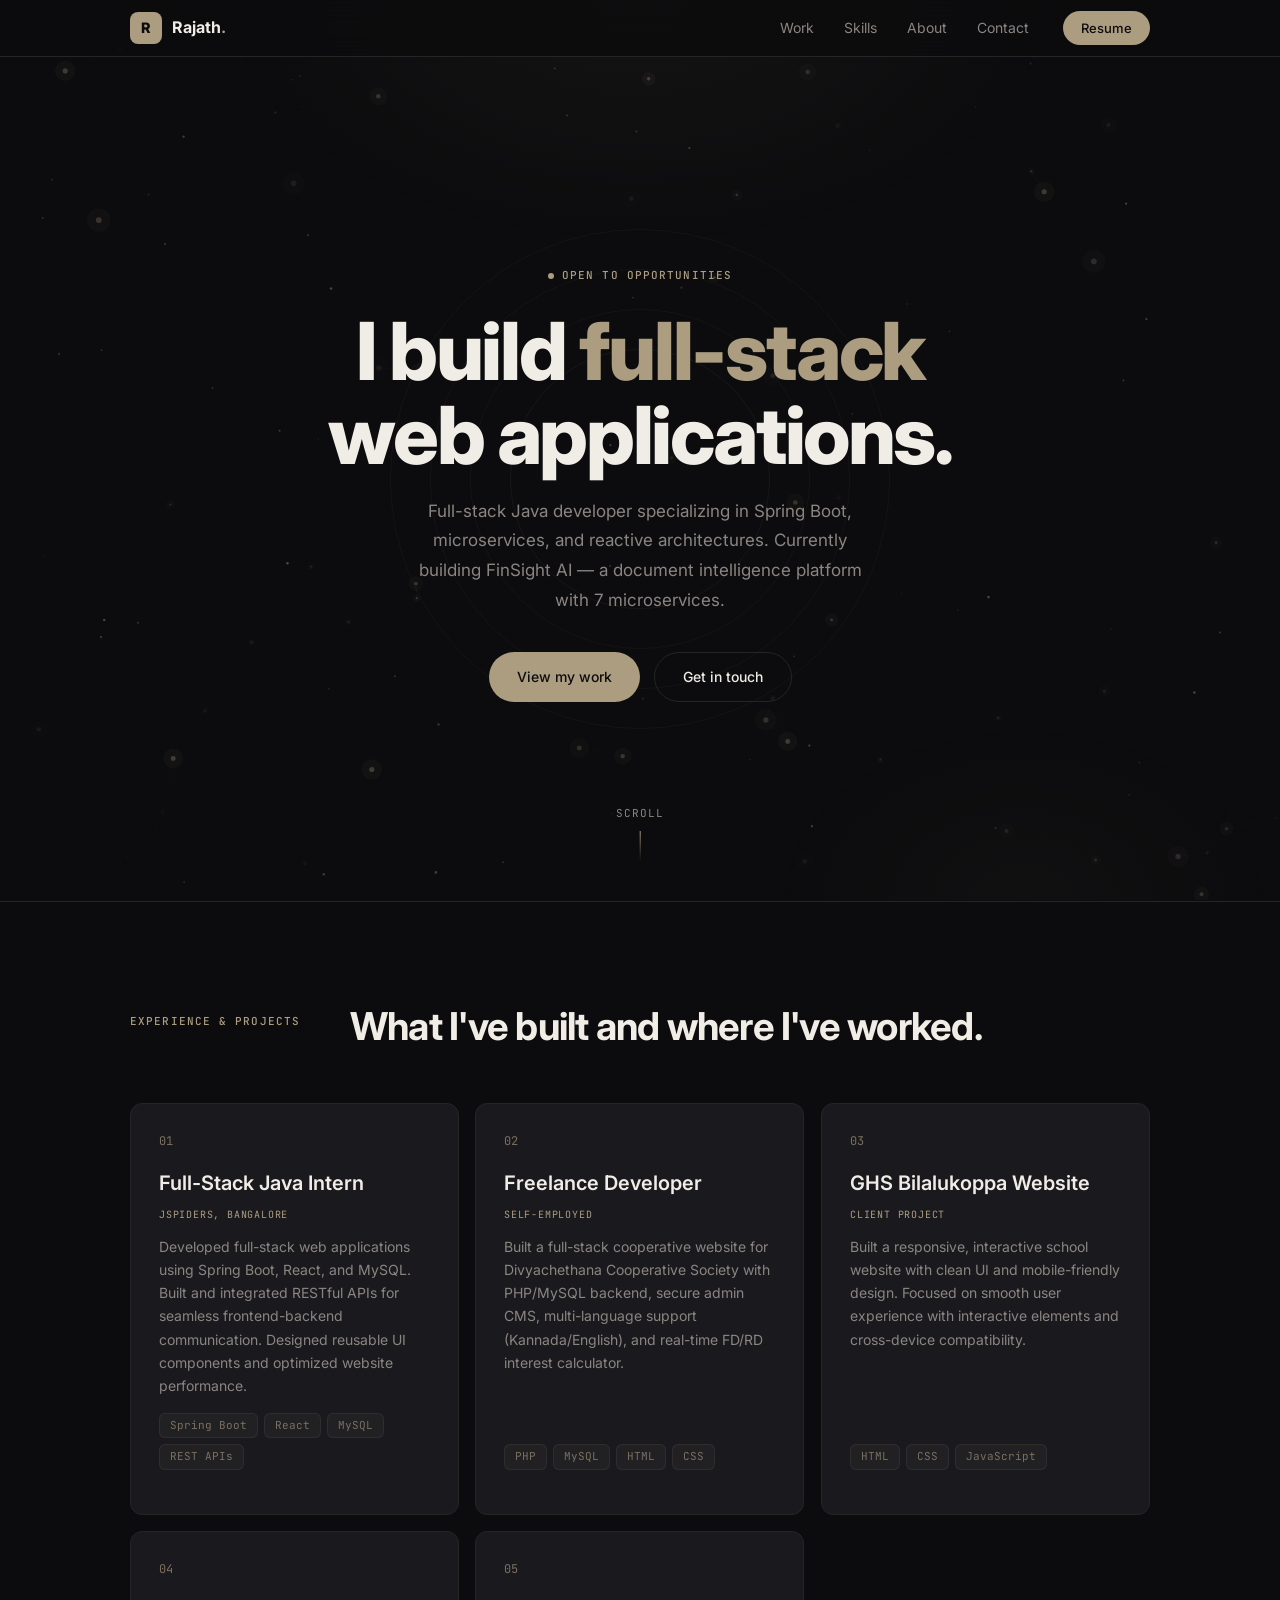
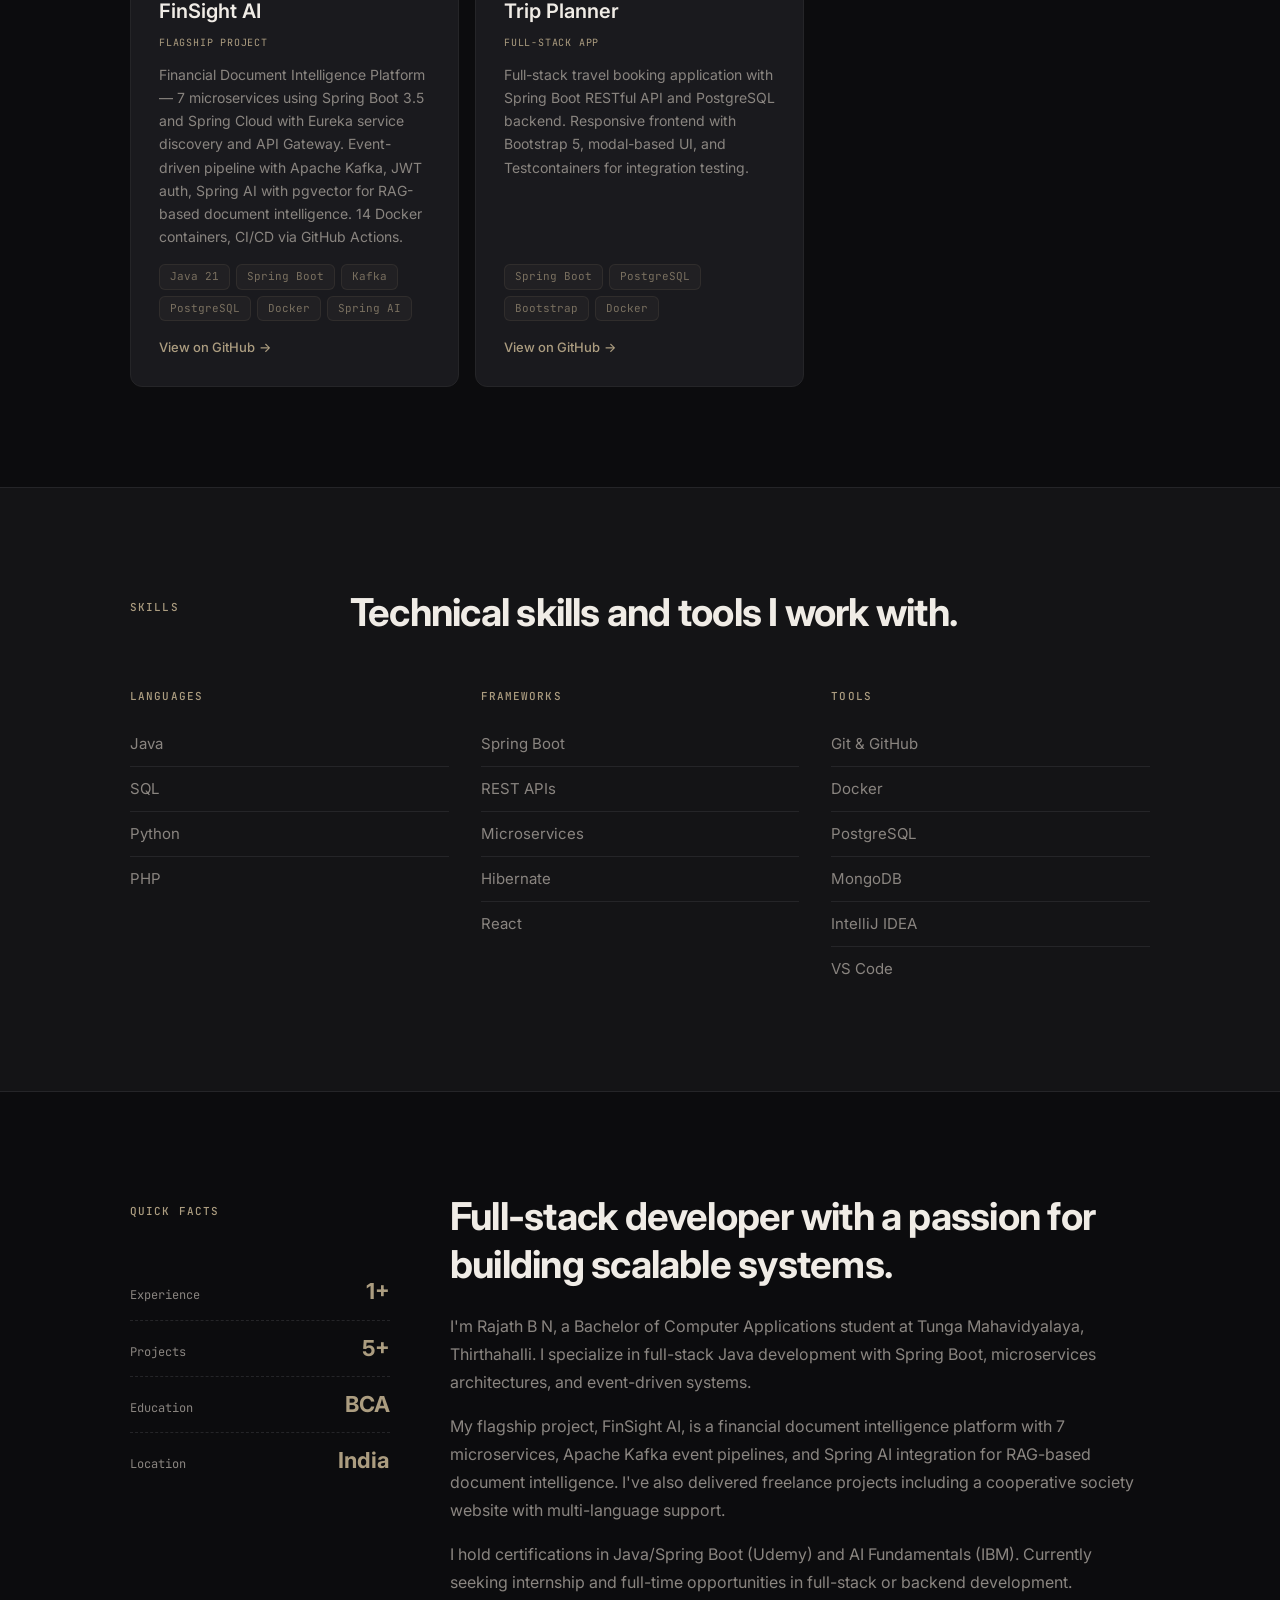
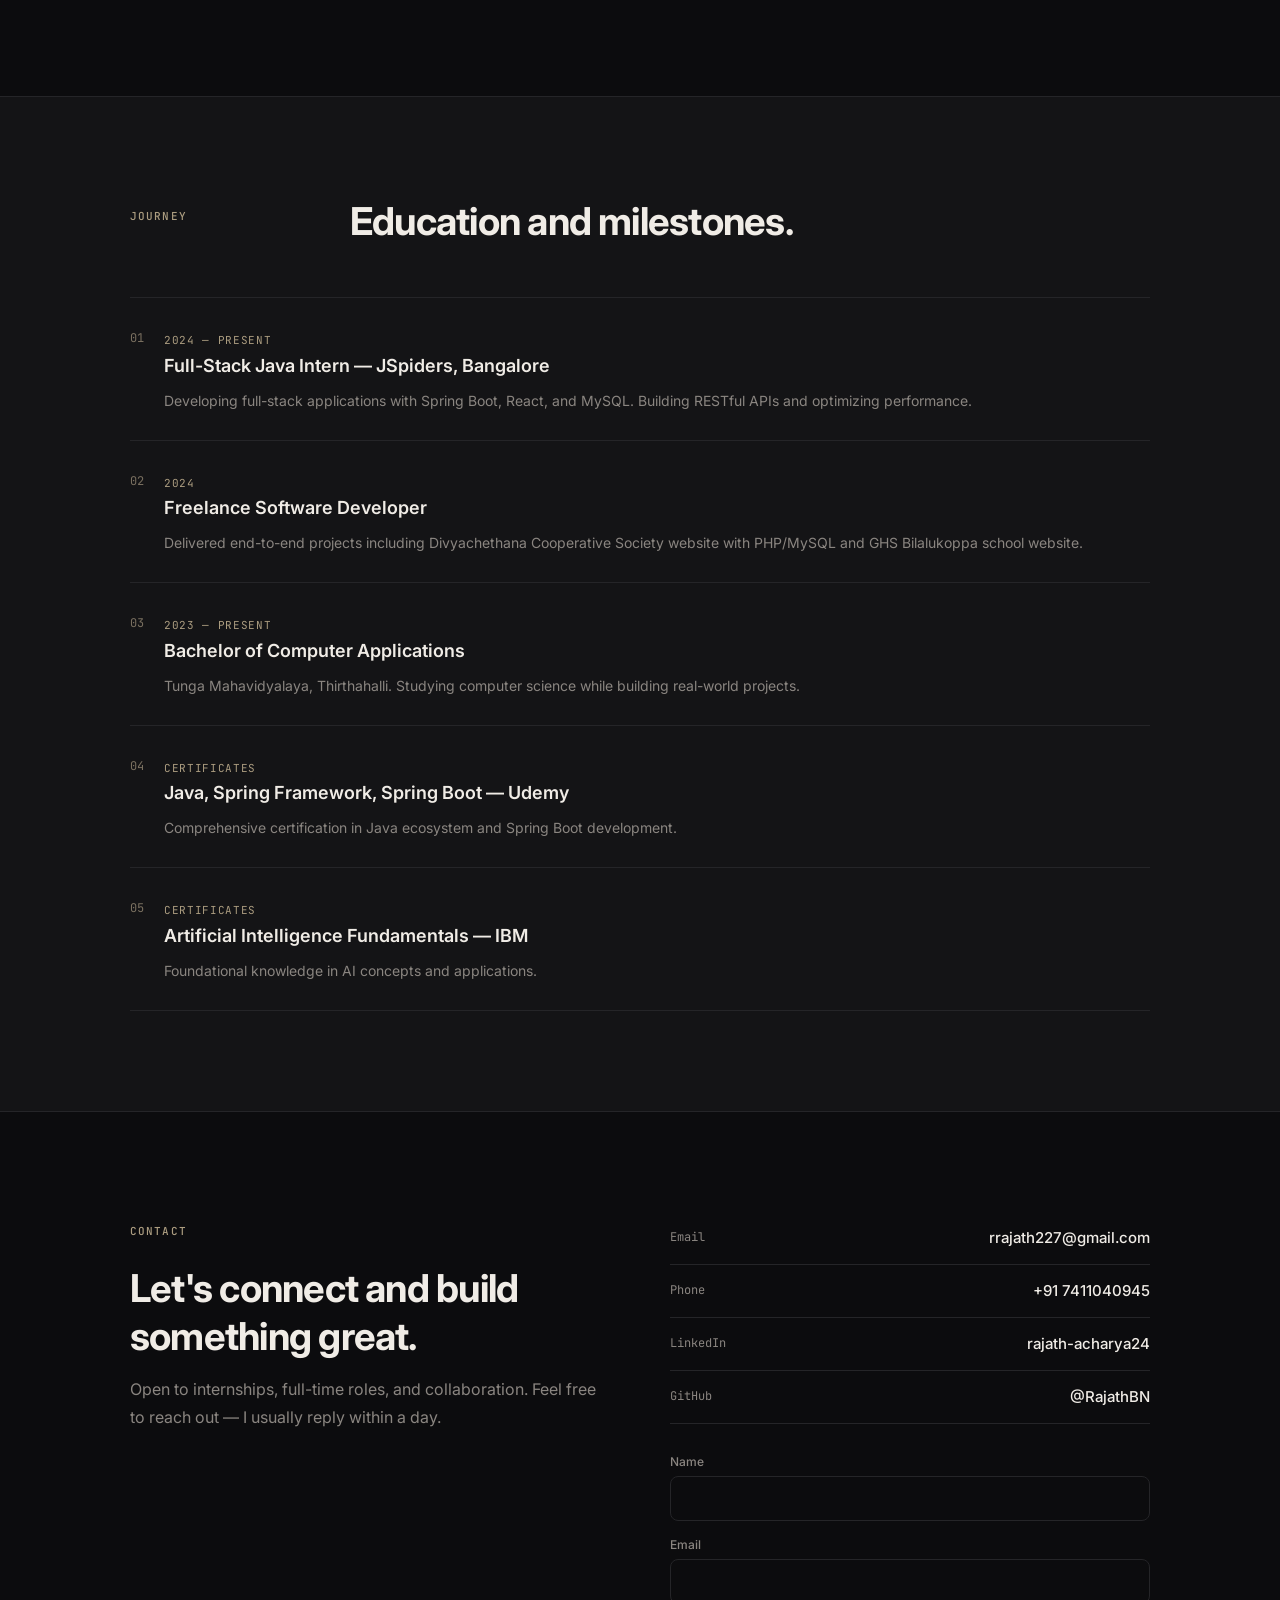
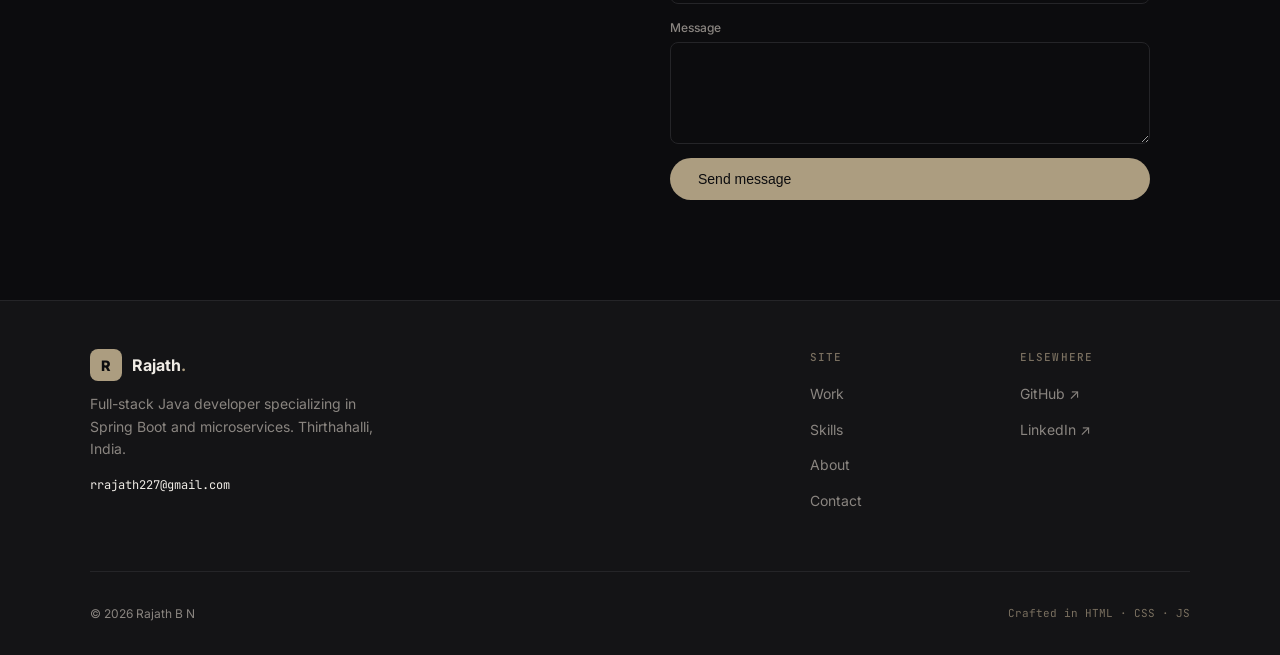
==== commit 673f9c98: "Code Optimization" ====
--- a/Portfolio/index.html
+++ b/Portfolio/index.html
@@ -1,48 +1,154 @@
 <!doctype html>
-<html lang="en">
+<html lang="en" dir="ltr">
 <head>
   <meta charset="utf-8" />
   <meta name="viewport" content="width=device-width, initial-scale=1" />
-  <title>Rajath B N — Full-Stack Developer</title>
-  <meta name="description" content="Rajath B N — Full-stack developer specializing in Spring Boot, React, and microservices. Building clean, scalable web applications." />
-  <link rel="preconnect" href="https://fonts.googleapis.com">
-  <link rel="preconnect" href="https://fonts.gstatic.com" crossorigin>
-  <link href="https://fonts.googleapis.com/css2?family=Inter:wght@300;400;500;600;700;800&family=JetBrains+Mono:wght@400;500&display=swap" rel="stylesheet">
-  <link rel="stylesheet" href="css/styles.css">
+
+  <!-- Primary SEO Meta Tags -->
+  <title>Rajath B N — Full-Stack Java Developer | Spring Boot, React & Microservices</title>
+  <meta name="description" content="Rajath B N is a full-stack Java developer specializing in Spring Boot, React, microservices, and cloud-native applications. View projects like FinSight AI, a 7-microservice document intelligence platform. Based in Bangalore, India." />
+  <meta name="keywords" content="Rajath B N, Rajath Acharya, full-stack developer, Java developer, Spring Boot developer, React developer, microservices, software engineer, Bangalore, India, FinSight AI, portfolio, web developer, backend developer, freelance developer" />
+  <meta name="author" content="Rajath B N" />
+  <meta name="robots" content="index, follow, max-image-preview:large, max-snippet:-1, max-video-preview:-1" />
+  <meta name="googlebot" content="index, follow" />
+  <link rel="canonical" href="https://rajathacharya24.github.io/RajathBN-portfoli0/Portfolio/" />
+
+  <!-- Open Graph / Facebook -->
+  <meta property="og:type" content="website" />
+  <meta property="og:url" content="https://rajathacharya24.github.io/RajathBN-portfoli0/Portfolio/" />
+  <meta property="og:title" content="Rajath B N — Full-Stack Java Developer | Portfolio" />
+  <meta property="og:description" content="Full-stack Java developer specializing in Spring Boot, React, microservices & cloud-native apps. Currently building FinSight AI — a 7-microservice document intelligence platform." />
+  <meta property="og:site_name" content="Rajath B N Portfolio" />
+  <meta property="og:locale" content="en_US" />
+
+  <!-- Twitter Card -->
+  <meta name="twitter:card" content="summary_large_image" />
+  <meta name="twitter:title" content="Rajath B N — Full-Stack Java Developer" />
+  <meta name="twitter:description" content="Full-stack Java developer specializing in Spring Boot, React, microservices & cloud-native apps. View my projects and experience." />
+
+  <!-- Theme & Branding -->
+  <meta name="theme-color" content="#0a0a0a" />
+  <meta name="msapplication-TileColor" content="#0a0a0a" />
+  <meta name="color-scheme" content="dark" />
+
+  <!-- Geo & Language -->
+  <meta name="geo.region" content="IN-KA" />
+  <meta name="geo.placename" content="Bangalore, India" />
+  <meta http-equiv="content-language" content="en" />
+
+  <!-- Performance Hints -->
+  <link rel="dns-prefetch" href="https://fonts.googleapis.com" />
+  <link rel="dns-prefetch" href="https://fonts.gstatic.com" />
+  <link rel="preconnect" href="https://fonts.googleapis.com" />
+  <link rel="preconnect" href="https://fonts.gstatic.com" crossorigin />
+  <link href="https://fonts.googleapis.com/css2?family=Inter:wght@300;400;500;600;700;800&family=JetBrains+Mono:wght@400;500&display=swap" rel="stylesheet" />
+  <link rel="stylesheet" href="css/styles.css" />
+
+  <!-- JSON-LD Structured Data -->
+  <script type="application/ld+json">
+  {
+    "@context": "https://schema.org",
+    "@type": "ProfilePage",
+    "dateCreated": "2024-01-01",
+    "dateModified": "2026-07-04",
+    "mainEntity": {
+      "@type": "Person",
+      "name": "Rajath B N",
+      "alternateName": "Rajath Acharya",
+      "description": "Full-stack Java developer specializing in Spring Boot, React, microservices, and cloud-native applications.",
+      "url": "https://rajathacharya24.github.io/RajathBN-portfoli0/Portfolio/",
+      "jobTitle": "Full-Stack Java Developer",
+      "knowsAbout": ["Java", "Spring Boot", "React", "Microservices", "PostgreSQL", "Docker", "Apache Kafka", "REST APIs", "Python", "PHP", "MySQL", "MongoDB"],
+      "alumniOf": {
+        "@type": "EducationalOrganization",
+        "name": "Tunga Mahavidyalaya, Thirthahalli"
+      },
+      "address": {
+        "@type": "PostalAddress",
+        "addressLocality": "Bangalore",
+        "addressRegion": "Karnataka",
+        "addressCountry": "IN"
+      },
+      "email": "mailto:rrajath227@gmail.com",
+      "telephone": "+917411040945",
+      "sameAs": [
+        "https://github.com/Rajathacharya24",
+        "https://github.com/RajathBN",
+        "https://www.linkedin.com/in/rajath-acharya24/"
+      ],
+      "hasCredential": [
+        {
+          "@type": "EducationalOccupationalCredential",
+          "name": "Java, Spring Framework, Spring Boot",
+          "credentialCategory": "Certificate",
+          "recognizedBy": { "@type": "Organization", "name": "Udemy" }
+        },
+        {
+          "@type": "EducationalOccupationalCredential",
+          "name": "Artificial Intelligence Fundamentals",
+          "credentialCategory": "Certificate",
+          "recognizedBy": { "@type": "Organization", "name": "IBM" }
+        }
+      ]
+    }
+  }
+  </script>
+
+  <!-- Breadcrumb Structured Data -->
+  <script type="application/ld+json">
+  {
+    "@context": "https://schema.org",
+    "@type": "BreadcrumbList",
+    "itemListElement": [
+      { "@type": "ListItem", "position": 1, "name": "Home", "item": "https://rajathacharya24.github.io/RajathBN-portfoli0/Portfolio/" },
+      { "@type": "ListItem", "position": 2, "name": "Work", "item": "https://rajathacharya24.github.io/RajathBN-portfoli0/Portfolio/#work" },
+      { "@type": "ListItem", "position": 3, "name": "Skills", "item": "https://rajathacharya24.github.io/RajathBN-portfoli0/Portfolio/#skills" },
+      { "@type": "ListItem", "position": 4, "name": "About", "item": "https://rajathacharya24.github.io/RajathBN-portfoli0/Portfolio/#about" },
+      { "@type": "ListItem", "position": 5, "name": "Contact", "item": "https://rajathacharya24.github.io/RajathBN-portfoli0/Portfolio/#contact" }
+    ]
+  }
+  </script>
 </head>
-<body>
+<body itemscope itemtype="https://schema.org/WebPage">
+  <!-- Noscript fallback for SEO crawlers and accessibility -->
+  <noscript>
+    <style>
+      .reveal { opacity: 1 !important; transform: none !important; }
+      #starfield, #lightParticles { display: none; }
+    </style>
+  </noscript>
   <canvas id="starfield"></canvas>
   <canvas id="lightParticles"></canvas>
   <div class="shimmer-line"></div>
 
   <!-- HEADER -->
-  <header class="site-header">
-    <nav class="nav-inner">
-      <a class="logo" href="#home">
+  <header class="site-header" role="banner">
+    <nav class="nav-inner" aria-label="Primary navigation">
+      <a class="logo" href="#home" aria-label="Rajath B N — Home">
         <span class="logo-mark">R</span>
         <span class="logo-text">Rajath<span class="dot">.</span></span>
       </a>
-      <div class="nav-links">
-        <a href="#work">Work</a>
-        <a href="#skills">Skills</a>
-        <a href="#about">About</a>
-        <a href="#contact">Contact</a>
-      </div>
-      <a class="nav-cta" href="RajathsRE.pdf" download>Resume</a>
-      <button class="nav-toggle" aria-label="Toggle menu" aria-expanded="false">
+      <div class="nav-links" role="menubar">
+        <a href="#work" role="menuitem">Work</a>
+        <a href="#skills" role="menuitem">Skills</a>
+        <a href="#about" role="menuitem">About</a>
+        <a href="#contact" role="menuitem">Contact</a>
+      </div>
+      <a class="nav-cta" href="RajathsRE.pdf" download aria-label="Download Rajath B N's Resume">Resume</a>
+      <button class="nav-toggle" aria-label="Toggle navigation menu" aria-expanded="false">
         <span></span><span></span>
       </button>
     </nav>
-    <div class="mobile-menu" id="mobileMenu">
-      <a href="#work">Work</a>
-      <a href="#skills">Skills</a>
-      <a href="#about">About</a>
-      <a href="#contact">Contact</a>
-      <a class="nav-cta" href="RajathsRE.pdf" download>Resume</a>
+    <div class="mobile-menu" id="mobileMenu" role="menu" aria-label="Mobile navigation">
+      <a href="#work" role="menuitem">Work</a>
+      <a href="#skills" role="menuitem">Skills</a>
+      <a href="#about" role="menuitem">About</a>
+      <a href="#contact" role="menuitem">Contact</a>
+      <a class="nav-cta" href="RajathsRE.pdf" download role="menuitem" aria-label="Download Resume">Resume</a>
     </div>
   </header>
 
-  <main>
+  <main role="main" id="main-content">
     <!-- HERO -->
     <section id="home" class="hero">
       <div class="hero-rings">
@@ -67,11 +173,11 @@
     </section>
 
     <!-- WORK -->
-    <section id="work" class="section section-border">
+    <section id="work" class="section section-border" aria-labelledby="work-heading">
       <div class="frame">
         <div class="section-header">
           <p class="eyebrow">Experience & Projects</p>
-          <h2 class="section-title">What I've built and where I've worked.</h2>
+          <h2 class="section-title" id="work-heading">What I've built and where I've worked.</h2>
         </div>
         <div class="projects-grid">
           <!-- Experience -->
@@ -132,11 +238,11 @@
     </section>
 
     <!-- SKILLS -->
-    <section id="skills" class="section section-border bg-subtle">
+    <section id="skills" class="section section-border bg-subtle" aria-labelledby="skills-heading">
       <div class="frame">
         <div class="section-header">
           <p class="eyebrow">Skills</p>
-          <h2 class="section-title">Technical skills and tools I work with.</h2>
+          <h2 class="section-title" id="skills-heading">Technical skills and tools I work with.</h2>
         </div>
         <div class="skills-grid">
           <div class="skill-col">
@@ -162,7 +268,7 @@
     </section>
 
     <!-- ABOUT -->
-    <section id="about" class="section section-border">
+    <section id="about" class="section section-border" aria-labelledby="about-heading">
       <div class="frame">
         <div class="about-layout">
           <aside class="about-stats">
@@ -175,7 +281,7 @@
             </dl>
           </aside>
           <div class="about-text">
-            <h2 class="section-title">Full-stack developer with a passion for building scalable systems.</h2>
+            <h2 class="section-title" id="about-heading">Full-stack developer with a passion for building scalable systems.</h2>
             <div class="about-body">
               <p>I'm Rajath B N, a Bachelor of Computer Applications student at Tunga Mahavidyalaya, Thirthahalli. I specialize in full-stack Java development with Spring Boot, microservices architectures, and event-driven systems.</p>
               <p>My flagship project, FinSight AI, is a financial document intelligence platform with 7 microservices, Apache Kafka event pipelines, and Spring AI integration for RAG-based document intelligence. I've also delivered freelance projects including a cooperative society website with multi-language support.</p>
@@ -187,11 +293,11 @@
     </section>
 
     <!-- JOURNEY -->
-    <section class="section section-border bg-subtle">
+    <section class="section section-border bg-subtle" aria-labelledby="journey-heading">
       <div class="frame">
         <div class="section-header">
           <p class="eyebrow">Journey</p>
-          <h2 class="section-title">Education and milestones.</h2>
+          <h2 class="section-title" id="journey-heading">Education and milestones.</h2>
         </div>
         <ol class="timeline-list">
           <li class="timeline-item">
@@ -239,12 +345,12 @@
     </section>
 
     <!-- CONTACT -->
-    <section id="contact" class="section section-border">
+    <section id="contact" class="section section-border" aria-labelledby="contact-heading">
       <div class="frame">
         <div class="contact-layout">
           <div>
             <p class="eyebrow">Contact</p>
-            <h2 class="section-title">Let's connect and build something great.</h2>
+            <h2 class="section-title" id="contact-heading">Let's connect and build something great.</h2>
             <p class="contact-note">Open to internships, full-time roles, and collaboration. Feel free to reach out — I usually reply within a day.</p>
           </div>
           <div>
@@ -255,10 +361,10 @@
               <li><span class="contact-label">GitHub</span><a href="https://github.com/RajathBN" target="_blank" rel="noopener">@RajathBN</a></li>
             </ul>
             <form class="contact-form" action="mailto:rrajath227@gmail.com" method="post" enctype="text/plain">
-              <label><span>Name</span><input type="text" name="name" required></label>
-              <label><span>Email</span><input type="email" name="email" required></label>
-              <label><span>Message</span><textarea name="message" rows="4" required></textarea></label>
-              <button class="btn btn-primary" type="submit">Send message</button>
+              <label for="contact-name"><span>Name</span><input type="text" id="contact-name" name="name" required autocomplete="name"></label>
+              <label for="contact-email"><span>Email</span><input type="email" id="contact-email" name="email" required autocomplete="email"></label>
+              <label for="contact-message"><span>Message</span><textarea id="contact-message" name="message" rows="4" required></textarea></label>
+              <button class="btn btn-primary" type="submit" aria-label="Send contact message">Send message</button>
             </form>
           </div>
         </div>
@@ -267,7 +373,7 @@
   </main>
 
   <!-- FOOTER -->
-  <footer class="site-footer">
+  <footer class="site-footer" role="contentinfo">
     <div class="frame footer-grid">
       <div>
         <a class="logo" href="#home">
